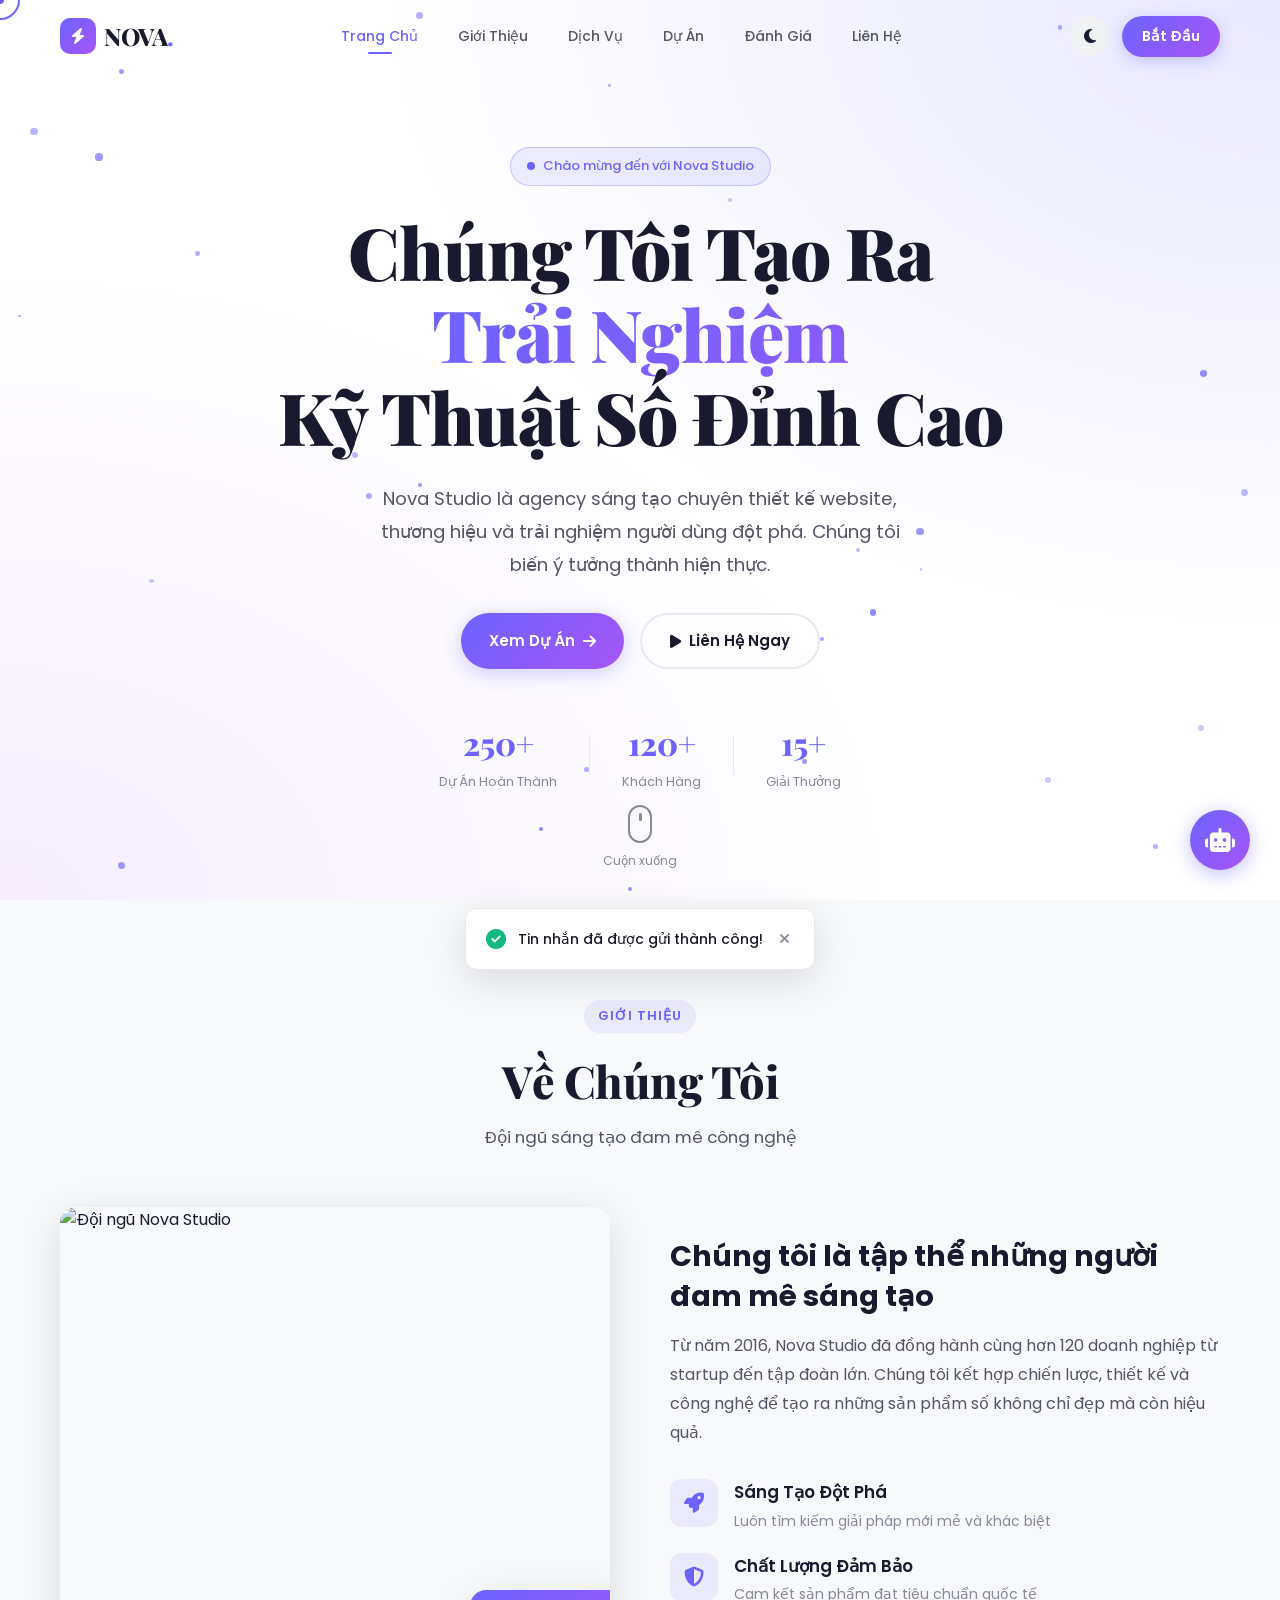
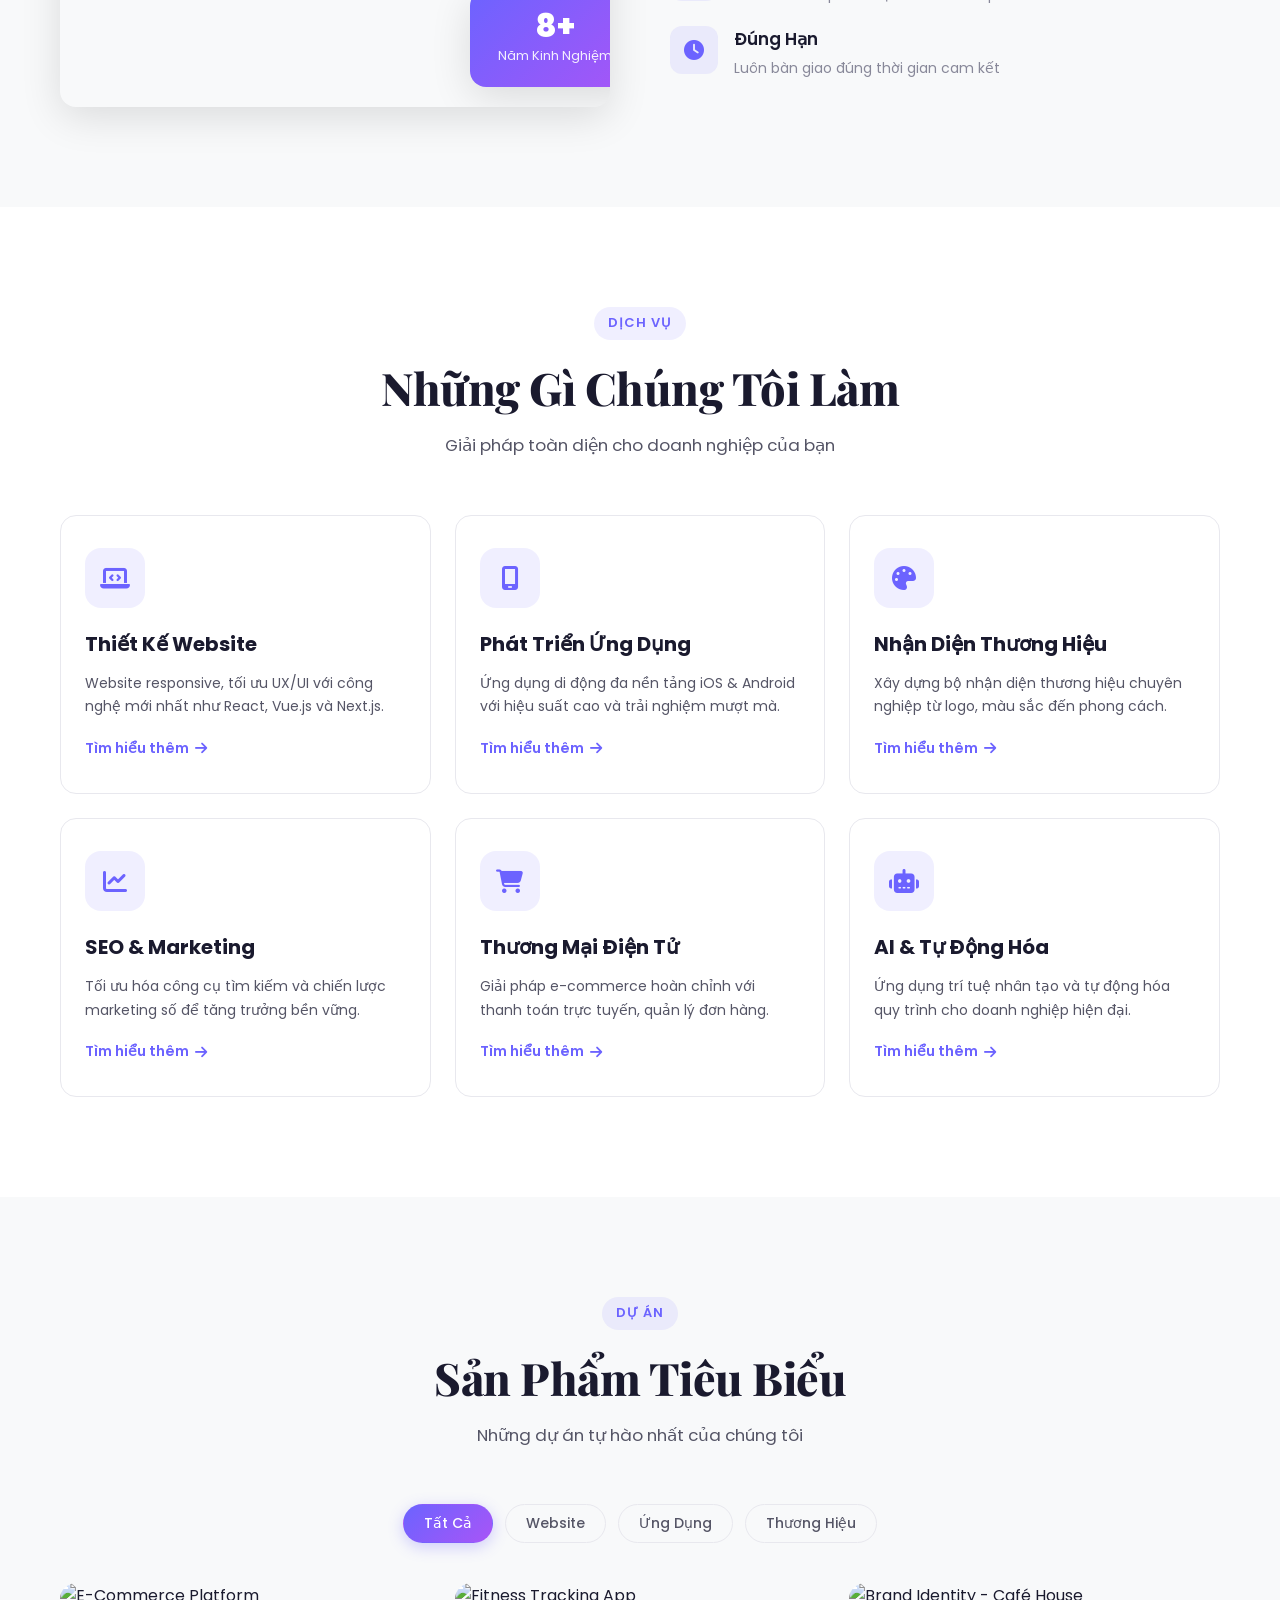
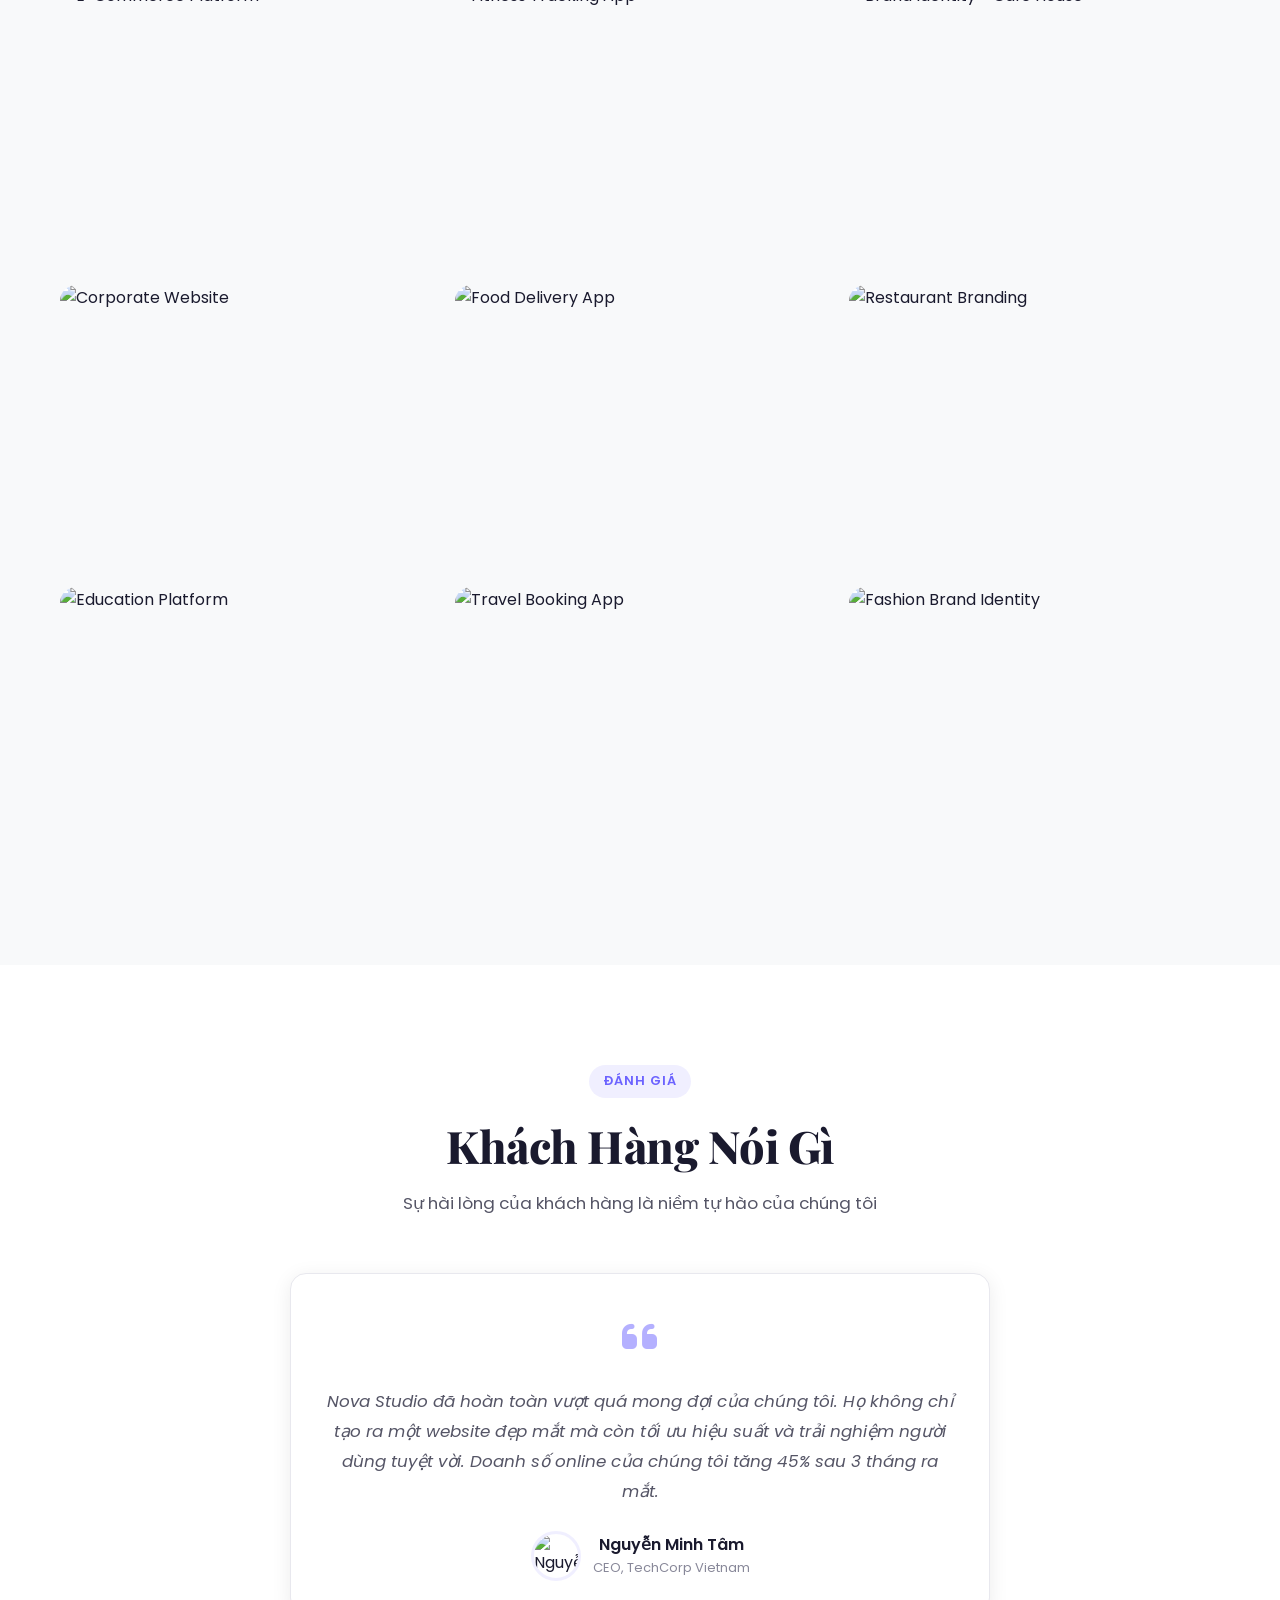
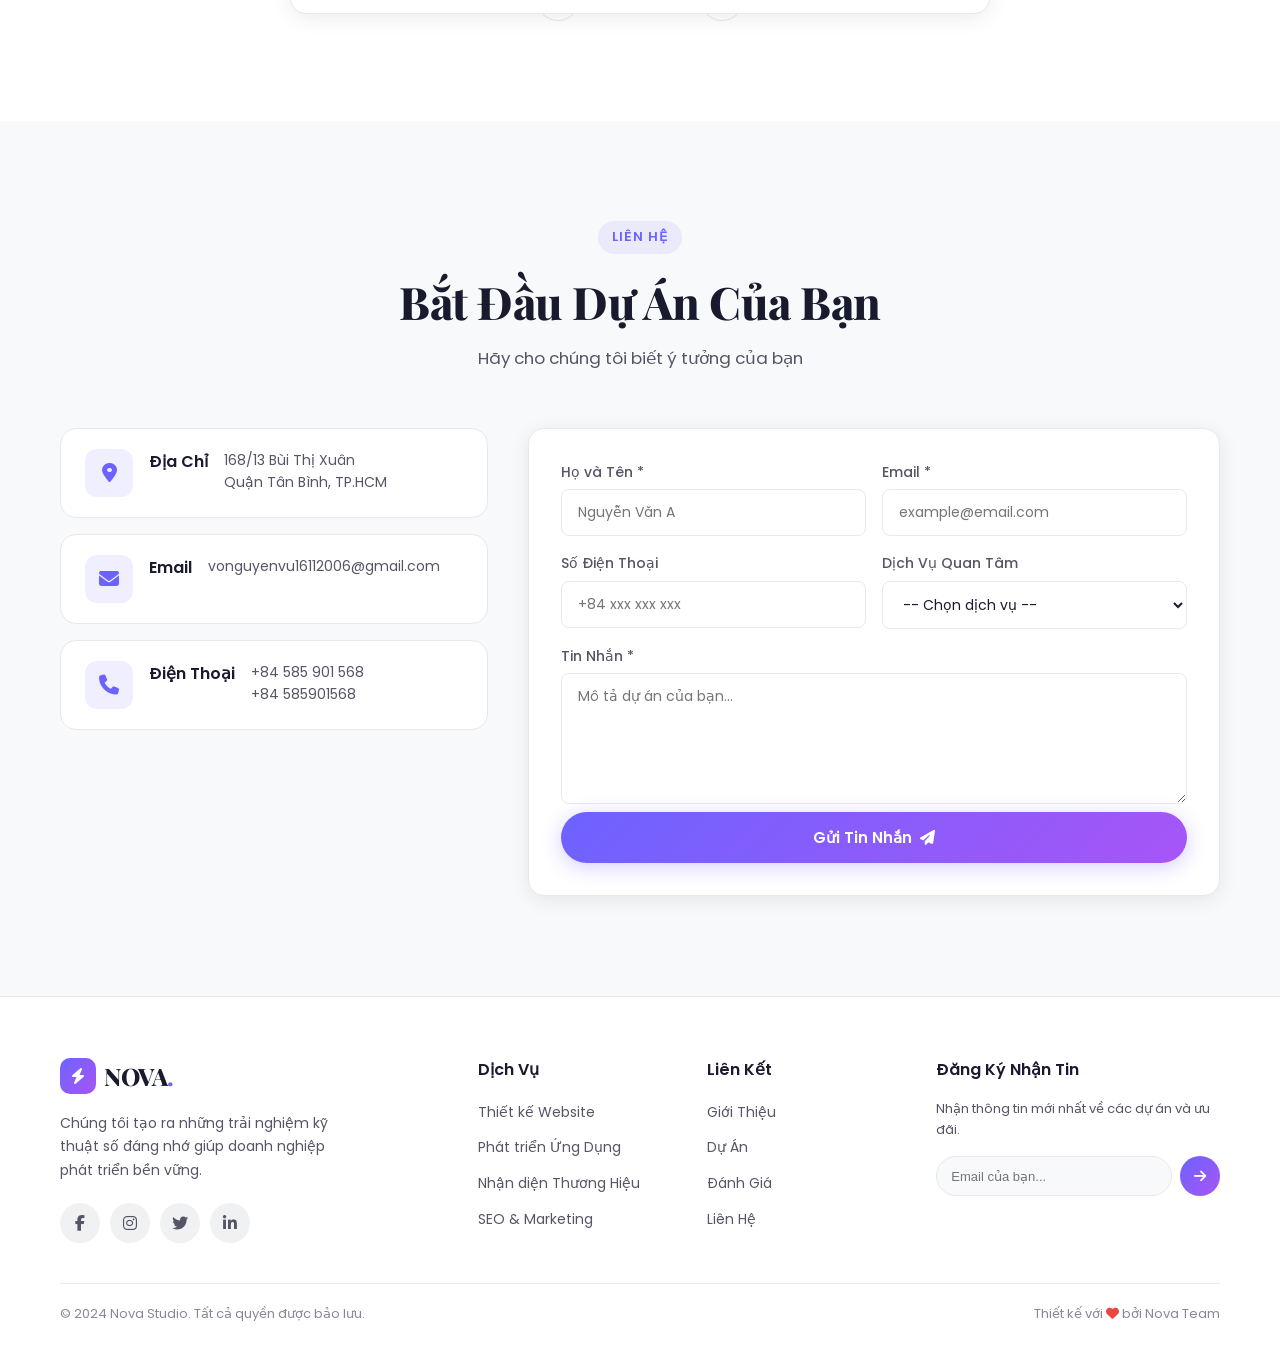
==== WED/index.html @ c3ce3504 "Add files via upload" ====
<!doctype html>
<html lang="vi">
  <head>
    <meta charset="UTF-8" />
    <meta name="viewport" content="width=device-width, initial-scale=1.0" />
    <title>Nova Studio - Thiết Kế Sáng Tạo</title>

    <!-- Google Fonts -->
    <link rel="preconnect" href="https://fonts.googleapis.com" />
    <link rel="preconnect" href="https://fonts.gstatic.com" crossorigin />
    <link
      href="https://fonts.googleapis.com/css2?family=Poppins:wght@300;400;500;600;700;800;900&family=Playfair+Display:wght@400;700;900&display=swap"
      rel="stylesheet"
    />
    <link rel="stylesheet" href="css/ai-assistant.css" />
    <!-- Font Awesome Icons -->
    <link
      rel="stylesheet"
      href="https://cdnjs.cloudflare.com/ajax/libs/font-awesome/6.5.1/css/all.min.css"
    />

    <!-- CSS Files -->
    <link rel="stylesheet" href="css/style.css" />
    <link rel="stylesheet" href="css/animations.css" />
    <link rel="stylesheet" href="css/responsive.css" />
  </head>
  <body>
    <!-- ===== PRELOADER ===== -->
    <div id="preloader">
      <div class="loader">
        <div class="loader-circle"></div>
        <div class="loader-text">NOVA</div>
      </div>
    </div>

    <!-- ===== CUSTOM CURSOR ===== -->
    <div class="cursor-dot" id="cursorDot"></div>
    <div class="cursor-outline" id="cursorOutline"></div>

    <!-- ===== NAVIGATION ===== -->
    <nav class="navbar" id="navbar">
      <div class="nav-container">
        <a href="#home" class="nav-logo">
          <span class="logo-icon"><i class="fas fa-bolt"></i></span>
          <span class="logo-text">NOVA<span class="accent">.</span></span>
        </a>

        <ul class="nav-menu" id="navMenu">
          <li><a href="#home" class="nav-link active">Trang Chủ</a></li>
          <li><a href="#about" class="nav-link">Giới Thiệu</a></li>
          <li><a href="#services" class="nav-link">Dịch Vụ</a></li>
          <li><a href="#portfolio" class="nav-link">Dự Án</a></li>
          <li><a href="#testimonials" class="nav-link">Đánh Giá</a></li>
          <li><a href="#contact" class="nav-link">Liên Hệ</a></li>
        </ul>

        <div class="nav-actions">
          <button
            class="theme-toggle"
            id="themeToggle"
            aria-label="Toggle theme"
          >
            <i class="fas fa-moon"></i>
          </button>
          <button class="nav-cta">Bắt Đầu</button>
          <button class="hamburger" id="hamburger" aria-label="Menu">
            <span></span>
            <span></span>
            <span></span>
          </button>
        </div>
      </div>
    </nav>

    <!-- ===== HERO SECTION ===== -->
    <section class="hero" id="home">
      <div class="hero-bg">
        <div class="hero-gradient"></div>
        <div class="hero-particles" id="heroParticles"></div>
      </div>

      <div class="hero-content">
        <div class="hero-badge reveal">
          <span class="badge-dot"></span>
          Chào mừng đến với Nova Studio
        </div>

        <h1 class="hero-title">
          <span class="line line-1 reveal">Chúng Tôi Tạo Ra</span>
          <span class="line line-2 reveal">
            <span class="gradient-text">Trải Nghiệm</span>
          </span>
          <span class="line line-3 reveal">Kỹ Thuật Số Đỉnh Cao</span>
        </h1>

        <p class="hero-subtitle reveal">
          Nova Studio là agency sáng tạo chuyên thiết kế website, thương hiệu và
          trải nghiệm người dùng đột phá. Chúng tôi biến ý tưởng thành hiện
          thực.
        </p>

        <div class="hero-buttons reveal">
          <a href="#portfolio" class="btn btn-primary">
            <span>Xem Dự Án</span>
            <i class="fas fa-arrow-right"></i>
          </a>
          <a href="#contact" class="btn btn-outline">
            <i class="fas fa-play"></i>
            <span>Liên Hệ Ngay</span>
          </a>
        </div>

        <div class="hero-stats reveal">
          <div class="stat-item">
            <span class="stat-number" data-target="250">0</span>
            <span class="stat-label">Dự Án Hoàn Thành</span>
          </div>
          <div class="stat-divider"></div>
          <div class="stat-item">
            <span class="stat-number" data-target="120">0</span>
            <span class="stat-label">Khách Hàng</span>
          </div>
          <div class="stat-divider"></div>
          <div class="stat-item">
            <span class="stat-number" data-target="15">0</span>
            <span class="stat-label">Giải Thưởng</span>
          </div>
        </div>
      </div>

      <a href="#about" class="scroll-indicator">
        <span class="mouse">
          <span class="wheel"></span>
        </span>
        <span class="scroll-text">Cuộn xuống</span>
      </a>
    </section>

    <!-- ===== ABOUT SECTION ===== -->
    <section class="about" id="about">
      <div class="container">
        <div class="section-header reveal">
          <span class="section-tag">Giới Thiệu</span>
          <h2 class="section-title">Về Chúng Tôi</h2>
          <p class="section-subtitle">Đội ngũ sáng tạo đam mê công nghệ</p>
        </div>

        <div class="about-grid">
          <div class="about-image reveal">
            <div class="about-img-wrapper">
              <img
                src="https://images.unsplash.com/photo-1522071820081-009f0129c71c?w=600&h=800&fit=crop"
                alt="Đội ngũ Nova Studio"
              />
              <div class="about-experience">
                <span class="exp-number">8+</span>
                <span class="exp-text">Năm Kinh Nghiệm</span>
              </div>
            </div>
          </div>

          <div class="about-content">
            <h3 class="about-heading reveal">
              Chúng tôi là tập thể những người đam mê sáng tạo
            </h3>

            <p class="about-text reveal">
              Từ năm 2016, Nova Studio đã đồng hành cùng hơn 120 doanh nghiệp từ
              startup đến tập đoàn lớn. Chúng tôi kết hợp chiến lược, thiết kế
              và công nghệ để tạo ra những sản phẩm số không chỉ đẹp mà còn hiệu
              quả.
            </p>

            <div class="about-features">
              <div class="feature-item reveal">
                <div class="feature-icon">
                  <i class="fas fa-rocket"></i>
                </div>
                <div class="feature-info">
                  <h4>Sáng Tạo Đột Phá</h4>
                  <p>Luôn tìm kiếm giải pháp mới mẻ và khác biệt</p>
                </div>
              </div>

              <div class="feature-item reveal">
                <div class="feature-icon">
                  <i class="fas fa-shield-alt"></i>
                </div>
                <div class="feature-info">
                  <h4>Chất Lượng Đảm Bảo</h4>
                  <p>Cam kết sản phẩm đạt tiêu chuẩn quốc tế</p>
                </div>
              </div>

              <div class="feature-item reveal">
                <div class="feature-icon">
                  <i class="fas fa-clock"></i>
                </div>
                <div class="feature-info">
                  <h4>Đúng Hạn</h4>
                  <p>Luôn bàn giao đúng thời gian cam kết</p>
                </div>
              </div>
            </div>
          </div>
        </div>
      </div>
    </section>

    <!-- ===== SERVICES SECTION ===== -->
    <section class="services" id="services">
      <div class="container">
        <div class="section-header reveal">
          <span class="section-tag">Dịch Vụ</span>
          <h2 class="section-title">Những Gì Chúng Tôi Làm</h2>
          <p class="section-subtitle">
            Giải pháp toàn diện cho doanh nghiệp của bạn
          </p>
        </div>

        <div class="services-grid" id="servicesGrid">
          <!-- Services sẽ được render từ JS -->
        </div>
      </div>
    </section>

    <!-- ===== PORTFOLIO SECTION ===== -->
    <section class="portfolio" id="portfolio">
      <div class="container">
        <div class="section-header reveal">
          <span class="section-tag">Dự Án</span>
          <h2 class="section-title">Sản Phẩm Tiêu Biểu</h2>
          <p class="section-subtitle">Những dự án tự hào nhất của chúng tôi</p>
        </div>

        <div class="portfolio-filter reveal">
          <button class="filter-btn active" data-filter="all">Tất Cả</button>
          <button class="filter-btn" data-filter="web">Website</button>
          <button class="filter-btn" data-filter="app">Ứng Dụng</button>
          <button class="filter-btn" data-filter="brand">Thương Hiệu</button>
        </div>

        <div class="portfolio-grid" id="portfolioGrid">
          <!-- Portfolio items sẽ được render từ JS -->
        </div>
      </div>
    </section>

    <!-- ===== TESTIMONIALS SECTION ===== -->
    <section class="testimonials" id="testimonials">
      <div class="container">
        <div class="section-header reveal">
          <span class="section-tag">Đánh Giá</span>
          <h2 class="section-title">Khách Hàng Nói Gì</h2>
          <p class="section-subtitle">
            Sự hài lòng của khách hàng là niềm tự hào của chúng tôi
          </p>
        </div>

        <div class="testimonials-slider reveal" id="testimonialsSlider">
          <!-- Testimonials sẽ được render từ JS -->
        </div>

        <div class="slider-controls">
          <button class="slider-btn" id="prevTestimonial" aria-label="Previous">
            <i class="fas fa-chevron-left"></i>
          </button>
          <div class="slider-dots" id="sliderDots"></div>
          <button class="slider-btn" id="nextTestimonial" aria-label="Next">
            <i class="fas fa-chevron-right"></i>
          </button>
        </div>
      </div>
    </section>

    <!-- ===== CONTACT SECTION ===== -->
    <section class="contact" id="contact">
      <div class="container">
        <div class="section-header reveal">
          <span class="section-tag">Liên Hệ</span>
          <h2 class="section-title">Bắt Đầu Dự Án Của Bạn</h2>
          <p class="section-subtitle">Hãy cho chúng tôi biết ý tưởng của bạn</p>
        </div>

        <div class="contact-grid">
          <div class="contact-info reveal">
            <div class="contact-card">
              <div class="contact-icon">
                <i class="fas fa-map-marker-alt"></i>
              </div>
              <h4>Địa Chỉ</h4>
              <p>168/13 Bùi Thị Xuân<br />Quận Tân Bình, TP.HCM</p>
            </div>

            <div class="contact-card">
              <div class="contact-icon">
                <i class="fas fa-envelope"></i>
              </div>
              <h4>Email</h4>
              <p>vonguyenvu16112006@gmail.com</p>
            </div>

            <div class="contact-card">
              <div class="contact-icon">
                <i class="fas fa-phone"></i>
              </div>
              <h4>Điện Thoại</h4>
              <p>+84 585 901 568<br />+84 585901568</p>
            </div>
          </div>

          <form class="contact-form reveal" id="contactForm">
            <div class="form-row">
              <div class="form-group">
                <label for="name">Họ và Tên *</label>
                <input
                  type="text"
                  id="name"
                  name="name"
                  required
                  placeholder="Nguyễn Văn A"
                />
              </div>
              <div class="form-group">
                <label for="email">Email *</label>
                <input
                  type="email"
                  id="email"
                  name="email"
                  required
                  placeholder="example@email.com"
                />
              </div>
            </div>

            <div class="form-row">
              <div class="form-group">
                <label for="phone">Số Điện Thoại</label>
                <input
                  type="tel"
                  id="phone"
                  name="phone"
                  placeholder="+84 xxx xxx xxx"
                />
              </div>
              <div class="form-group">
                <label for="service">Dịch Vụ Quan Tâm</label>
                <select id="service" name="service">
                  <option value="">-- Chọn dịch vụ --</option>
                  <option value="web">Thiết kế Website</option>
                  <option value="app">Phát triển Ứng Dụng</option>
                  <option value="brand">Nhận diện Thương Hiệu</option>
                  <option value="other">Khác</option>
                </select>
              </div>
            </div>

            <div class="form-group">
              <label for="message">Tin Nhắn *</label>
              <textarea
                id="message"
                name="message"
                rows="5"
                required
                placeholder="Mô tả dự án của bạn..."
              ></textarea>
            </div>

            <button type="submit" class="btn btn-primary submit-btn">
              <span>Gửi Tin Nhắn</span>
              <i class="fas fa-paper-plane"></i>
            </button>
          </form>
        </div>
      </div>
    </section>

    <!-- ===== FOOTER ===== -->
    <footer class="footer">
      <div class="container">
        <div class="footer-grid">
          <div class="footer-brand">
            <a href="#home" class="nav-logo">
              <span class="logo-icon"><i class="fas fa-bolt"></i></span>
              <span class="logo-text">NOVA<span class="accent">.</span></span>
            </a>
            <p class="footer-desc">
              Chúng tôi tạo ra những trải nghiệm kỹ thuật số đáng nhớ giúp doanh
              nghiệp phát triển bền vững.
            </p>
            <div class="social-links">
              <a href="#" class="social-link" aria-label="Facebook"
                ><i class="fab fa-facebook-f"></i
              ></a>
              <a href="#" class="social-link" aria-label="Instagram"
                ><i class="fab fa-instagram"></i
              ></a>
              <a href="#" class="social-link" aria-label="Twitter"
                ><i class="fab fa-twitter"></i
              ></a>
              <a href="#" class="social-link" aria-label="LinkedIn"
                ><i class="fab fa-linkedin-in"></i
              ></a>
            </div>
          </div>

          <div class="footer-links">
            <h4>Dịch Vụ</h4>
            <ul>
              <li><a href="#">Thiết kế Website</a></li>
              <li><a href="#">Phát triển Ứng Dụng</a></li>
              <li><a href="#">Nhận diện Thương Hiệu</a></li>
              <li><a href="#">SEO & Marketing</a></li>
            </ul>
          </div>

          <div class="footer-links">
            <h4>Liên Kết</h4>
            <ul>
              <li><a href="#about">Giới Thiệu</a></li>
              <li><a href="#portfolio">Dự Án</a></li>
              <li><a href="#testimonials">Đánh Giá</a></li>
              <li><a href="#contact">Liên Hệ</a></li>
            </ul>
          </div>

          <div class="footer-newsletter">
            <h4>Đăng Ký Nhận Tin</h4>
            <p>Nhận thông tin mới nhất về các dự án và ưu đãi.</p>
            <form id="newsletterForm">
              <input type="email" placeholder="Email của bạn..." required />
              <button type="submit" class="btn-newsletter">
                <i class="fas fa-arrow-right"></i>
              </button>
            </form>
          </div>
        </div>

        <div class="footer-bottom">
          <p>&copy; 2024 Nova Studio. Tất cả quyền được bảo lưu.</p>
          <p>Thiết kế với <i class="fas fa-heart"></i> bởi Nova Team</p>
        </div>
      </div>
    </footer>

    <!-- ===== BACK TO TOP ===== -->
    <button class="back-to-top" id="backToTop" aria-label="Back to top">
      <i class="fas fa-chevron-up"></i>
    </button>

    <!-- ===== TOAST NOTIFICATION ===== -->
    <div class="toast" id="toast">
      <div class="toast-icon"><i class="fas fa-check-circle"></i></div>
      <div class="toast-message">Tin nhắn đã được gửi thành công!</div>
      <button class="toast-close" id="toastClose">
        <i class="fas fa-times"></i>
      </button>
    </div>

    <!-- JS Files -->
    <script src="js/data.js"></script>
    <script src="js/animations.js"></script>
    <script src="js/main.js"></script>
    <script src="js/ai-assistant.js"></script>
    <!-- ===== AI ASSISTANT WIDGET ===== -->
    <div class="ai-assistant" id="aiAssistant">
      <!-- Nút bấm mở/đóng -->
      <button class="ai-toggle" id="aiToggle" aria-label="Mở trợ lý AI">
        <i class="fas fa-robot"></i>
      </button>

      <!-- Cửa sổ chat -->
      <div class="ai-chat-window" id="aiChatWindow">
        <div class="ai-chat-header">
          <div class="ai-chat-header-info">
            <div class="ai-avatar">
              <i class="fas fa-robot"></i>
            </div>
            <div>
              <h3>Trợ lý Nova</h3>
              <span class="ai-status">Đang hoạt động</span>
            </div>
          </div>
          <button class="ai-close" id="aiClose" aria-label="Đóng chat">
            <i class="fas fa-times"></i>
          </button>
        </div>

        <div class="ai-chat-messages" id="aiMessages">
          <!-- Tin nhắn sẽ được thêm bằng JS -->
        </div>

        <div class="ai-chat-input">
          <input
            type="text"
            id="aiInput"
            placeholder="Nhập câu hỏi của bạn..."
            autocomplete="off"
          />
          <button id="aiSend" aria-label="Gửi tin nhắn">
            <i class="fas fa-paper-plane"></i>
          </button>
        </div>
      </div>
    </div>
  </body>
</html>
---- WED/css/ai-assistant.css ----
/* ============================================
   AI ASSISTANT - STYLES
   ============================================ */

.ai-assistant {
  position: fixed;
  bottom: 30px;
  right: 30px;
  z-index: 5000;
  font-family: var(--font-primary, "Poppins", sans-serif);
}

/* Nút bấm chính */
.ai-toggle {
  width: 60px;
  height: 60px;
  border-radius: 50%;
  background: var(--accent-gradient, linear-gradient(135deg, #6c63ff, #a855f7));
  color: white;
  font-size: 24px;
  display: flex;
  align-items: center;
  justify-content: center;
  box-shadow: 0 4px 20px rgba(108, 99, 255, 0.4);
  transition:
    transform 0.3s ease,
    box-shadow 0.3s ease;
  border: none;
  cursor: pointer;
}

.ai-toggle:hover {
  transform: scale(1.1);
  box-shadow: 0 8px 30px rgba(108, 99, 255, 0.6);
}

.ai-toggle.active {
  transform: rotate(90deg);
}

/* Cửa sổ chat */
.ai-chat-window {
  position: absolute;
  bottom: 80px;
  right: 0;
  width: 350px;
  height: 480px;
  background: var(--card-bg, #ffffff);
  border-radius: 20px;
  box-shadow: 0 10px 40px rgba(0, 0, 0, 0.2);
  border: 1px solid var(--border, #e8e8ee);
  display: flex;
  flex-direction: column;
  overflow: hidden;
  opacity: 0;
  visibility: hidden;
  transform: translateY(20px) scale(0.95);
  transition: all 0.3s ease;
  z-index: 5001;
}

.ai-chat-window.open {
  opacity: 1;
  visibility: visible;
  transform: translateY(0) scale(1);
}

/* Header */
.ai-chat-header {
  background: var(--accent-gradient, linear-gradient(135deg, #6c63ff, #a855f7));
  color: white;
  padding: 16px 20px;
  display: flex;
  justify-content: space-between;
  align-items: center;
}

.ai-chat-header-info {
  display: flex;
  align-items: center;
  gap: 12px;
}

.ai-avatar {
  width: 40px;
  height: 40px;
  background: rgba(255, 255, 255, 0.2);
  border-radius: 50%;
  display: flex;
  align-items: center;
  justify-content: center;
  font-size: 18px;
}

.ai-chat-header h3 {
  font-size: 16px;
  font-weight: 600;
  margin: 0;
}

.ai-status {
  font-size: 12px;
  opacity: 0.8;
  display: flex;
  align-items: center;
  gap: 5px;
}

.ai-status::before {
  content: "";
  width: 8px;
  height: 8px;
  background: #4ade80;
  border-radius: 50%;
  animation: pulse 2s infinite;
}

.ai-close {
  background: none;
  border: none;
  color: white;
  font-size: 18px;
  cursor: pointer;
  padding: 5px;
  transition: transform 0.3s ease;
}

.ai-close:hover {
  transform: rotate(90deg);
}

/* Messages */
.ai-chat-messages {
  flex: 1;
  overflow-y: auto;
  padding: 20px;
  display: flex;
  flex-direction: column;
  gap: 12px;
  background: var(--bg-secondary, #f8f9fa);
}

.ai-message {
  max-width: 80%;
  padding: 12px 16px;
  border-radius: 15px;
  font-size: 14px;
  line-height: 1.5;
  word-wrap: break-word;
  animation: fadeInUp 0.3s ease;
}

.ai-message.user {
  align-self: flex-end;
  background: var(--accent-gradient, linear-gradient(135deg, #6c63ff, #a855f7));
  color: white;
  border-bottom-right-radius: 5px;
}

.ai-message.bot {
  align-self: flex-start;
  background: white;
  color: var(--text-primary, #1a1a2e);
  border: 1px solid var(--border, #e8e8ee);
  border-bottom-left-radius: 5px;
  box-shadow: 0 2px 10px rgba(0, 0, 0, 0.05);
}

.ai-message.bot .typing {
  display: flex;
  gap: 4px;
  align-items: center;
}

.ai-message.bot .typing span {
  width: 8px;
  height: 8px;
  background: #888;
  border-radius: 50%;
  animation: typing 1.4s infinite;
}

.ai-message.bot .typing span:nth-child(2) {
  animation-delay: 0.2s;
}

.ai-message.bot .typing span:nth-child(3) {
  animation-delay: 0.4s;
}

@keyframes typing {
  0%,
  60%,
  100% {
    transform: translateY(0);
  }
  30% {
    transform: translateY(-5px);
  }
}

/* Input */
.ai-chat-input {
  padding: 14px;
  background: var(--card-bg, #ffffff);
  border-top: 1px solid var(--border, #e8e8ee);
  display: flex;
  gap: 10px;
}

.ai-chat-input input {
  flex: 1;
  padding: 10px 16px;
  border: 1px solid var(--border, #e8e8ee);
  border-radius: 25px;
  font-size: 14px;
  outline: none;
  background: var(--bg-secondary, #f8f9fa);
  color: var(--text-primary, #1a1a2e);
  transition: border-color 0.3s ease;
}

.ai-chat-input input:focus {
  border-color: var(--accent, #6c63ff);
}

.ai-chat-input button {
  width: 44px;
  height: 44px;
  border-radius: 50%;
  background: var(--accent-gradient, linear-gradient(135deg, #6c63ff, #a855f7));
  color: white;
  border: none;
  font-size: 16px;
  cursor: pointer;
  display: flex;
  align-items: center;
  justify-content: center;
  transition: transform 0.3s ease;
}

.ai-chat-input button:hover {
  transform: scale(1.1);
}

/* Mobile responsive */
@media (max-width: 768px) {
  .ai-assistant {
    bottom: 20px;
    right: 20px;
  }

  .ai-chat-window {
    width: calc(100vw - 40px);
    height: 60vh;
    bottom: 70px;
    right: 0;
  }

  .ai-toggle {
    width: 50px;
    height: 50px;
    font-size: 20px;
  }
}
---- WED/css/style.css ----
/* ============================================
   NOVA STUDIO - MAIN STYLESHEET
   ============================================ */

/* ===== CSS VARIABLES ===== */
:root {
  /* Colors - Light Theme */
  --bg-primary: #ffffff;
  --bg-secondary: #f8f9fa;
  --bg-tertiary: #f0f1f3;
  --text-primary: #1a1a2e;
  --text-secondary: #555566;
  --text-muted: #888899;
  --accent: #6c63ff;
  --accent-hover: #5a52e0;
  --accent-light: rgba(108, 99, 255, 0.1);
  --accent-gradient: linear-gradient(135deg, #6c63ff, #a855f7);
  --border: #e8e8ee;
  --shadow: 0 4px 20px rgba(0, 0, 0, 0.08);
  --shadow-lg: 0 10px 40px rgba(0, 0, 0, 0.12);
  --card-bg: #ffffff;
  --success: #10b981;
  --error: #ef4444;
  --warning: #f59e0b;

  /* Typography */
  --font-primary: "Poppins", sans-serif;
  --font-display: "Playfair Display", serif;

  /* Layout */
  --container-width: 1200px;
  --nav-height: 72px;
  --section-padding: 100px;
  --border-radius: 16px;
  --border-radius-sm: 8px;
  --transition: 0.3s cubic-bezier(0.4, 0, 0.2, 1);
  --transition-slow: 0.6s cubic-bezier(0.4, 0, 0.2, 1);
}

/* Dark Theme */
[data-theme="dark"] {
  --bg-primary: #0a0a14;
  --bg-secondary: #12121f;
  --bg-tertiary: #1a1a2e;
  --text-primary: #f0f0f5;
  --text-secondary: #b0b0c0;
  --text-muted: #707080;
  --accent: #7c73ff;
  --accent-hover: #8f87ff;
  --accent-light: rgba(124, 115, 255, 0.15);
  --border: #2a2a3e;
  --shadow: 0 4px 20px rgba(0, 0, 0, 0.3);
  --shadow-lg: 0 10px 40px rgba(0, 0, 0, 0.5);
  --card-bg: #12121f;
}

/* ===== RESET & BASE ===== */
* {
  margin: 0;
  padding: 0;
  box-sizing: border-box;
}

html {
  scroll-behavior: smooth;
  scroll-padding-top: var(--nav-height);
}

body {
  font-family: var(--font-primary);
  background-color: var(--bg-primary);
  color: var(--text-primary);
  line-height: 1.6;
  overflow-x: hidden;
  transition:
    background-color var(--transition-slow),
    color var(--transition-slow);
}

a {
  text-decoration: none;
  color: inherit;
  transition: color var(--transition);
}

ul {
  list-style: none;
}

img {
  max-width: 100%;
  height: auto;
  display: block;
}

button {
  cursor: pointer;
  border: none;
  outline: none;
  font-family: var(--font-primary);
  background: none;
}

.container {
  max-width: var(--container-width);
  margin: 0 auto;
  padding: 0 20px;
}

/* ===== CUSTOM CURSOR ===== */
.cursor-dot,
.cursor-outline {
  position: fixed;
  pointer-events: none;
  z-index: 9999;
  border-radius: 50%;
  transform: translate(-50%, -50%);
  transition:
    width 0.2s,
    height 0.2s,
    background-color 0.2s,
    border-color 0.2s;
}

.cursor-dot {
  width: 8px;
  height: 8px;
  background-color: var(--accent);
}

.cursor-outline {
  width: 40px;
  height: 40px;
  border: 2px solid var(--accent);
  transition:
    width 0.3s,
    height 0.3s,
    border-color 0.3s,
    transform 0.1s;
}

.cursor-outline.hover {
  width: 60px;
  height: 60px;
  border-color: var(--accent-hover);
  background-color: var(--accent-light);
}

@media (max-width: 768px) {
  .cursor-dot,
  .cursor-outline {
    display: none;
  }
}

/* ===== PRELOADER ===== */
#preloader {
  position: fixed;
  top: 0;
  left: 0;
  width: 100%;
  height: 100%;
  background-color: var(--bg-primary);
  display: flex;
  align-items: center;
  justify-content: center;
  z-index: 10000;
  transition:
    opacity 0.5s ease,
    visibility 0.5s ease;
}

#preloader.hidden {
  opacity: 0;
  visibility: hidden;
  pointer-events: none;
}

.loader {
  text-align: center;
}

.loader-circle {
  width: 60px;
  height: 60px;
  border: 4px solid var(--accent-light);
  border-top-color: var(--accent);
  border-radius: 50%;
  margin: 0 auto 16px;
  animation: spin 1s linear infinite;
}

.loader-text {
  font-size: 24px;
  font-weight: 800;
  letter-spacing: 4px;
  color: var(--accent);
}

/* ===== NAVBAR ===== */
.navbar {
  position: fixed;
  top: 0;
  left: 0;
  width: 100%;
  height: var(--nav-height);
  z-index: 1000;
  transition:
    background-color var(--transition),
    box-shadow var(--transition);
  background-color: transparent;
}

.navbar.scrolled {
  background-color: var(--bg-primary);
  box-shadow: 0 2px 20px rgba(0, 0, 0, 0.08);
  border-bottom: 1px solid var(--border);
}

.nav-container {
  max-width: var(--container-width);
  margin: 0 auto;
  padding: 0 20px;
  height: 100%;
  display: flex;
  align-items: center;
  justify-content: space-between;
}

.nav-logo {
  display: flex;
  align-items: center;
  gap: 8px;
  font-size: 24px;
  font-weight: 800;
  letter-spacing: -0.5px;
  color: var(--text-primary);
}

.logo-icon {
  width: 36px;
  height: 36px;
  background: var(--accent-gradient);
  border-radius: 10px;
  display: flex;
  align-items: center;
  justify-content: center;
  color: white;
  font-size: 16px;
}

.logo-text {
  font-family: var(--font-display);
}

.logo-text .accent {
  color: var(--accent);
}

.nav-menu {
  display: flex;
  align-items: center;
  gap: 8px;
}

.nav-link {
  padding: 8px 16px;
  font-size: 14px;
  font-weight: 500;
  color: var(--text-secondary);
  border-radius: 8px;
  position: relative;
  transition:
    color var(--transition),
    background-color var(--transition);
}

.nav-link:hover {
  color: var(--text-primary);
  background-color: var(--accent-light);
}

.nav-link.active {
  color: var(--accent);
}

.nav-link.active::after {
  content: "";
  position: absolute;
  bottom: 2px;
  left: 50%;
  transform: translateX(-50%);
  width: 20px;
  height: 2px;
  background: var(--accent);
  border-radius: 1px;
}

.nav-actions {
  display: flex;
  align-items: center;
  gap: 12px;
}

.theme-toggle {
  width: 40px;
  height: 40px;
  border-radius: 50%;
  display: flex;
  align-items: center;
  justify-content: center;
  color: var(--text-primary);
  background-color: var(--bg-tertiary);
  transition:
    background-color var(--transition),
    transform var(--transition);
  font-size: 16px;
}

.theme-toggle:hover {
  background-color: var(--accent-light);
  transform: rotate(15deg);
}

.nav-cta {
  padding: 10px 20px;
  background: var(--accent-gradient);
  color: white;
  border-radius: 30px;
  font-size: 14px;
  font-weight: 600;
  transition:
    transform var(--transition),
    box-shadow var(--transition);
  box-shadow: 0 4px 15px rgba(108, 99, 255, 0.3);
}

.nav-cta:hover {
  transform: translateY(-2px);
  box-shadow: 0 8px 25px rgba(108, 99, 255, 0.4);
}

/* Hamburger */
.hamburger {
  display: none;
  flex-direction: column;
  gap: 5px;
  padding: 8px;
}

.hamburger span {
  width: 24px;
  height: 2px;
  background-color: var(--text-primary);
  border-radius: 2px;
  transition:
    transform var(--transition),
    opacity var(--transition);
}

.hamburger.active span:nth-child(1) {
  transform: rotate(45deg) translate(5px, 5px);
}

.hamburger.active span:nth-child(2) {
  opacity: 0;
}

.hamburger.active span:nth-child(3) {
  transform: rotate(-45deg) translate(5px, -5px);
}

/* ===== HERO SECTION ===== */
.hero {
  min-height: 100vh;
  display: flex;
  flex-direction: column;
  align-items: center;
  justify-content: center;
  position: relative;
  padding: 120px 20px 80px;
  text-align: center;
}

.hero-bg {
  position: absolute;
  top: 0;
  left: 0;
  width: 100%;
  height: 100%;
  overflow: hidden;
  z-index: -1;
}

.hero-gradient {
  position: absolute;
  top: 0;
  left: 0;
  width: 100%;
  height: 100%;
  background:
    radial-gradient(
      ellipse at top right,
      rgba(108, 99, 255, 0.15),
      transparent 50%
    ),
    radial-gradient(
      ellipse at bottom left,
      rgba(168, 85, 247, 0.1),
      transparent 50%
    );
}

.hero-particles {
  position: absolute;
  top: 0;
  left: 0;
  width: 100%;
  height: 100%;
}

.hero-content {
  max-width: 800px;
  z-index: 1;
}

.hero-badge {
  display: inline-flex;
  align-items: center;
  gap: 8px;
  padding: 8px 16px;
  background: var(--accent-light);
  border: 1px solid rgba(108, 99, 255, 0.3);
  border-radius: 30px;
  font-size: 13px;
  font-weight: 500;
  color: var(--accent);
  margin-bottom: 24px;
}

.badge-dot {
  width: 8px;
  height: 8px;
  background: var(--accent);
  border-radius: 50%;
  animation: pulse 2s infinite;
}

.hero-title {
  font-family: var(--font-display);
  font-size: clamp(2.5rem, 6vw, 4.5rem);
  font-weight: 900;
  line-height: 1.15;
  letter-spacing: -1px;
  margin-bottom: 24px;
}

.hero-title .line {
  display: block;
}

.gradient-text {
  background: var(--accent-gradient);
  -webkit-background-clip: text;
  -webkit-text-fill-color: transparent;
  background-clip: text;
}

.hero-subtitle {
  font-size: clamp(1rem, 1.5vw, 1.15rem);
  color: var(--text-secondary);
  max-width: 560px;
  margin: 0 auto 32px;
  line-height: 1.8;
}

.hero-buttons {
  display: flex;
  gap: 16px;
  justify-content: center;
  flex-wrap: wrap;
  margin-bottom: 48px;
}

/* Buttons */
.btn {
  display: inline-flex;
  align-items: center;
  gap: 8px;
  padding: 14px 28px;
  border-radius: 30px;
  font-size: 15px;
  font-weight: 600;
  transition:
    transform var(--transition),
    box-shadow var(--transition),
    background-color var(--transition);
}

.btn-primary {
  background: var(--accent-gradient);
  color: white;
  box-shadow: 0 4px 20px rgba(108, 99, 255, 0.3);
}

.btn-primary:hover {
  transform: translateY(-2px);
  box-shadow: 0 8px 30px rgba(108, 99, 255, 0.4);
}

.btn-outline {
  border: 2px solid var(--border);
  color: var(--text-primary);
}

.btn-outline:hover {
  border-color: var(--accent);
  background-color: var(--accent-light);
  transform: translateY(-2px);
}

/* Hero Stats */
.hero-stats {
  display: flex;
  align-items: center;
  justify-content: center;
  gap: 32px;
  flex-wrap: wrap;
}

.stat-item {
  display: flex;
  flex-direction: column;
  align-items: center;
  gap: 4px;
}

.stat-number {
  font-size: 32px;
  font-weight: 800;
  color: var(--accent);
  font-family: var(--font-display);
}

.stat-label {
  font-size: 13px;
  color: var(--text-muted);
}

.stat-divider {
  width: 1px;
  height: 40px;
  background-color: var(--border);
}

/* Scroll Indicator */
.scroll-indicator {
  position: absolute;
  bottom: 30px;
  left: 50%;
  transform: translateX(-50%);
  display: flex;
  flex-direction: column;
  align-items: center;
  gap: 8px;
  color: var(--text-muted);
  font-size: 12px;
}

.mouse {
  width: 24px;
  height: 38px;
  border: 2px solid var(--text-muted);
  border-radius: 12px;
  display: flex;
  justify-content: center;
  padding-top: 6px;
}

.wheel {
  width: 3px;
  height: 8px;
  background: var(--text-muted);
  border-radius: 2px;
  animation: scrollWheel 2s infinite;
}

/* ===== SECTION COMMON ===== */
.section-header {
  text-align: center;
  margin-bottom: 56px;
}

.section-tag {
  display: inline-block;
  padding: 6px 14px;
  background: var(--accent-light);
  color: var(--accent);
  font-size: 13px;
  font-weight: 600;
  border-radius: 20px;
  margin-bottom: 12px;
  text-transform: uppercase;
  letter-spacing: 1px;
}

.section-title {
  font-size: clamp(2rem, 4vw, 2.8rem);
  font-weight: 800;
  font-family: var(--font-display);
  margin-bottom: 8px;
  letter-spacing: -0.5px;
}

.section-subtitle {
  color: var(--text-secondary);
  font-size: 1.05rem;
}

/* ===== ABOUT SECTION ===== */
.about {
  padding: var(--section-padding) 0;
  background-color: var(--bg-secondary);
}

.about-grid {
  display: grid;
  grid-template-columns: 1fr 1fr;
  gap: 60px;
  align-items: center;
}

.about-img-wrapper {
  position: relative;
  border-radius: var(--border-radius);
  overflow: hidden;
  box-shadow: var(--shadow-lg);
}

.about-img-wrapper img {
  width: 100%;
  height: 500px;
  object-fit: cover;
  transition: transform var(--transition-slow);
}

.about-img-wrapper:hover img {
  transform: scale(1.05);
}

.about-experience {
  position: absolute;
  bottom: 20px;
  right: -30px;
  background: var(--accent-gradient);
  color: white;
  padding: 20px 28px;
  border-radius: var(--border-radius);
  text-align: center;
  box-shadow: var(--shadow-lg);
}

.exp-number {
  font-size: 32px;
  font-weight: 800;
  display: block;
  line-height: 1;
}

.exp-text {
  font-size: 13px;
  opacity: 0.9;
}

.about-heading {
  font-size: 1.8rem;
  font-weight: 700;
  margin-bottom: 16px;
  line-height: 1.4;
}

.about-text {
  color: var(--text-secondary);
  margin-bottom: 32px;
  line-height: 1.8;
}

.about-features {
  display: flex;
  flex-direction: column;
  gap: 20px;
}

.feature-item {
  display: flex;
  gap: 16px;
  align-items: flex-start;
}

.feature-icon {
  width: 48px;
  height: 48px;
  border-radius: 12px;
  background: var(--accent-light);
  color: var(--accent);
  display: flex;
  align-items: center;
  justify-content: center;
  font-size: 20px;
  flex-shrink: 0;
  transition:
    background var(--transition),
    color var(--transition),
    transform var(--transition);
}

.feature-item:hover .feature-icon {
  background: var(--accent);
  color: white;
  transform: scale(1.1);
}

.feature-info h4 {
  font-size: 1.05rem;
  font-weight: 600;
  margin-bottom: 4px;
}

.feature-info p {
  font-size: 14px;
  color: var(--text-muted);
}

/* ===== SERVICES SECTION ===== */
.services {
  padding: var(--section-padding) 0;
}

.services-grid {
  display: grid;
  grid-template-columns: repeat(3, 1fr);
  gap: 24px;
}

.service-card {
  background: var(--card-bg);
  border: 1px solid var(--border);
  border-radius: var(--border-radius);
  padding: 32px 24px;
  transition:
    transform var(--transition),
    box-shadow var(--transition),
    border-color var(--transition);
  position: relative;
  overflow: hidden;
}

.service-card::before {
  content: "";
  position: absolute;
  top: 0;
  left: 0;
  width: 100%;
  height: 4px;
  background: var(--accent-gradient);
  transform: scaleX(0);
  transition: transform var(--transition-slow);
  transform-origin: left;
}

.service-card:hover::before {
  transform: scaleX(1);
}

.service-card:hover {
  transform: translateY(-8px);
  box-shadow: var(--shadow-lg);
  border-color: rgba(108, 99, 255, 0.3);
}

.service-icon {
  width: 60px;
  height: 60px;
  border-radius: 16px;
  background: var(--accent-light);
  color: var(--accent);
  display: flex;
  align-items: center;
  justify-content: center;
  font-size: 24px;
  margin-bottom: 20px;
  transition:
    background var(--transition),
    color var(--transition);
}

.service-card:hover .service-icon {
  background: var(--accent);
  color: white;
}

.service-card h3 {
  font-size: 1.25rem;
  font-weight: 700;
  margin-bottom: 12px;
}

.service-card p {
  font-size: 14px;
  color: var(--text-secondary);
  line-height: 1.7;
  margin-bottom: 16px;
}

.service-link {
  color: var(--accent);
  font-size: 14px;
  font-weight: 600;
  display: inline-flex;
  align-items: center;
  gap: 6px;
  transition: gap var(--transition);
}

.service-link:hover {
  gap: 12px;
}

/* ===== PORTFOLIO SECTION ===== */
.portfolio {
  padding: var(--section-padding) 0;
  background-color: var(--bg-secondary);
}

.portfolio-filter {
  display: flex;
  justify-content: center;
  gap: 12px;
  margin-bottom: 40px;
  flex-wrap: wrap;
}

.filter-btn {
  padding: 8px 20px;
  border-radius: 25px;
  font-size: 14px;
  font-weight: 500;
  color: var(--text-secondary);
  background: transparent;
  border: 1px solid var(--border);
  transition: all var(--transition);
}

.filter-btn:hover {
  border-color: var(--accent);
  color: var(--accent);
}

.filter-btn.active {
  background: var(--accent-gradient);
  color: white;
  border-color: transparent;
  box-shadow: 0 4px 15px rgba(108, 99, 255, 0.3);
}

.portfolio-grid {
  display: grid;
  grid-template-columns: repeat(3, 1fr);
  gap: 24px;
}

.portfolio-item {
  border-radius: var(--border-radius);
  overflow: hidden;
  position: relative;
  aspect-ratio: 4/3;
  cursor: pointer;
}

.portfolio-item img {
  width: 100%;
  height: 100%;
  object-fit: cover;
  transition: transform var(--transition-slow);
}

.portfolio-item:hover img {
  transform: scale(1.1);
}

.portfolio-overlay {
  position: absolute;
  top: 0;
  left: 0;
  width: 100%;
  height: 100%;
  background: linear-gradient(to top, rgba(0, 0, 0, 0.85), rgba(0, 0, 0, 0.2));
  display: flex;
  flex-direction: column;
  justify-content: flex-end;
  padding: 24px;
  opacity: 0;
  transition: opacity var(--transition);
}

.portfolio-item:hover .portfolio-overlay {
  opacity: 1;
}

.portfolio-overlay .category {
  font-size: 12px;
  text-transform: uppercase;
  letter-spacing: 1px;
  color: var(--accent);
  margin-bottom: 6px;
  font-weight: 600;
}

.portfolio-overlay h3 {
  color: white;
  font-size: 1.2rem;
  font-weight: 700;
}

/* ===== TESTIMONIALS SECTION ===== */
.testimonials {
  padding: var(--section-padding) 0;
}

.testimonials-slider {
  max-width: 700px;
  margin: 0 auto;
  position: relative;
  min-height: 280px;
}

.testimonial-card {
  background: var(--card-bg);
  border: 1px solid var(--border);
  border-radius: var(--border-radius);
  padding: 32px;
  text-align: center;
  box-shadow: var(--shadow);
  position: absolute;
  top: 0;
  left: 0;
  width: 100%;
  opacity: 0;
  visibility: hidden;
  transition:
    opacity 0.5s ease,
    visibility 0.5s ease,
    transform 0.5s ease;
  transform: translateX(50px);
}

.testimonial-card.active {
  opacity: 1;
  visibility: visible;
  transform: translateX(0);
}

.testimonial-card.prev {
  transform: translateX(-50px);
}

.testimonial-quote {
  font-size: 40px;
  color: var(--accent);
  margin-bottom: 16px;
  opacity: 0.5;
}

.testimonial-text {
  font-size: 1.05rem;
  color: var(--text-secondary);
  line-height: 1.8;
  margin-bottom: 24px;
  font-style: italic;
}

.testimonial-author {
  display: flex;
  align-items: center;
  justify-content: center;
  gap: 12px;
}

.testimonial-avatar {
  width: 50px;
  height: 50px;
  border-radius: 50%;
  object-fit: cover;
  border: 3px solid var(--accent-light);
}

.testimonial-info h4 {
  font-size: 1rem;
  font-weight: 600;
}

.testimonial-info p {
  font-size: 13px;
  color: var(--text-muted);
}

.slider-controls {
  display: flex;
  align-items: center;
  justify-content: center;
  gap: 24px;
  margin-top: 24px;
}

.slider-btn {
  width: 44px;
  height: 44px;
  border-radius: 50%;
  border: 1px solid var(--border);
  background: var(--card-bg);
  color: var(--text-primary);
  display: flex;
  align-items: center;
  justify-content: center;
  transition: all var(--transition);
}

.slider-btn:hover {
  background: var(--accent);
  color: white;
  border-color: var(--accent);
}

.slider-dots {
  display: flex;
  gap: 8px;
}

.slider-dot {
  width: 8px;
  height: 8px;
  border-radius: 50%;
  background: var(--border);
  transition: all var(--transition);
  cursor: pointer;
}

.slider-dot.active {
  background: var(--accent);
  width: 24px;
  border-radius: 4px;
}

/* ===== CONTACT SECTION ===== */
.contact {
  padding: var(--section-padding) 0;
  background-color: var(--bg-secondary);
}

.contact-grid {
  display: grid;
  grid-template-columns: 1fr 1.5fr;
  gap: 40px;
  align-items: start;
}

.contact-info {
  display: flex;
  flex-direction: column;
  gap: 16px;
}

.contact-card {
  background: var(--card-bg);
  border: 1px solid var(--border);
  border-radius: var(--border-radius);
  padding: 20px 24px;
  display: flex;
  align-items: flex-start;
  gap: 16px;
  transition:
    transform var(--transition),
    box-shadow var(--transition);
}

.contact-card:hover {
  transform: translateX(8px);
  box-shadow: var(--shadow);
}

.contact-icon {
  width: 48px;
  height: 48px;
  border-radius: 12px;
  background: var(--accent-light);
  color: var(--accent);
  display: flex;
  align-items: center;
  justify-content: center;
  font-size: 20px;
  flex-shrink: 0;
}

.contact-card h4 {
  font-size: 1rem;
  font-weight: 600;
  margin-bottom: 4px;
}

.contact-card p {
  font-size: 14px;
  color: var(--text-secondary);
  line-height: 1.6;
}

.contact-form {
  background: var(--card-bg);
  border: 1px solid var(--border);
  border-radius: var(--border-radius);
  padding: 32px;
  box-shadow: var(--shadow);
}

.form-row {
  display: grid;
  grid-template-columns: 1fr 1fr;
  gap: 16px;
  margin-bottom: 16px;
}

.form-group {
  display: flex;
  flex-direction: column;
  gap: 6px;
}

.form-group label {
  font-size: 14px;
  font-weight: 500;
  color: var(--text-secondary);
}

.form-group input,
.form-group select,
.form-group textarea {
  padding: 12px 16px;
  border: 1px solid var(--border);
  border-radius: var(--border-radius-sm);
  font-size: 14px;
  font-family: var(--font-primary);
  background: var(--bg-primary);
  color: var(--text-primary);
  transition:
    border-color var(--transition),
    box-shadow var(--transition);
}

.form-group input:focus,
.form-group select:focus,
.form-group textarea:focus {
  outline: none;
  border-color: var(--accent);
  box-shadow: 0 0 0 3px var(--accent-light);
}

.form-group textarea {
  resize: vertical;
  min-height: 120px;
}

.submit-btn {
  width: 100%;
  justify-content: center;
  margin-top: 8px;
}

/* ===== FOOTER ===== */
.footer {
  background: var(--bg-primary);
  border-top: 1px solid var(--border);
  padding: 60px 0 20px;
}

.footer-grid {
  display: grid;
  grid-template-columns: 2fr 1fr 1fr 1.5fr;
  gap: 40px;
  margin-bottom: 40px;
}

.footer-desc {
  color: var(--text-secondary);
  font-size: 14px;
  line-height: 1.7;
  margin: 16px 0 20px;
  max-width: 280px;
}

.social-links {
  display: flex;
  gap: 10px;
}

.social-link {
  width: 40px;
  height: 40px;
  border-radius: 50%;
  background: var(--bg-tertiary);
  color: var(--text-secondary);
  display: flex;
  align-items: center;
  justify-content: center;
  font-size: 16px;
  transition: all var(--transition);
}

.social-link:hover {
  background: var(--accent);
  color: white;
  transform: translateY(-3px);
}

.footer-links h4,
.footer-newsletter h4 {
  font-size: 1rem;
  font-weight: 600;
  margin-bottom: 16px;
}

.footer-links ul {
  display: flex;
  flex-direction: column;
  gap: 10px;
}

.footer-links a {
  font-size: 14px;
  color: var(--text-secondary);
  transition:
    color var(--transition),
    padding-left var(--transition);
}

.footer-links a:hover {
  color: var(--accent);
  padding-left: 4px;
}

.footer-newsletter p {
  font-size: 13px;
  color: var(--text-secondary);
  margin-bottom: 16px;
}

#newsletterForm {
  display: flex;
  gap: 8px;
}

#newsletterForm input {
  flex: 1;
  padding: 10px 14px;
  border: 1px solid var(--border);
  border-radius: 25px;
  font-size: 13px;
  background: var(--bg-secondary);
  color: var(--text-primary);
}

#newsletterForm input:focus {
  outline: none;
  border-color: var(--accent);
}

.btn-newsletter {
  width: 40px;
  height: 40px;
  border-radius: 50%;
  background: var(--accent-gradient);
  color: white;
  display: flex;
  align-items: center;
  justify-content: center;
  font-size: 14px;
  flex-shrink: 0;
  transition: transform var(--transition);
}

.btn-newsletter:hover {
  transform: scale(1.1);
}

.footer-bottom {
  display: flex;
  justify-content: space-between;
  align-items: center;
  padding-top: 20px;
  border-top: 1px solid var(--border);
  font-size: 13px;
  color: var(--text-muted);
  flex-wrap: wrap;
  gap: 8px;
}

.footer-bottom .fa-heart {
  color: #ef4444;
  animation: heartbeat 1.5s infinite;
}

/* ===== BACK TO TOP ===== */
.back-to-top {
  position: fixed;
  bottom: 30px;
  right: 30px;
  width: 44px;
  height: 44px;
  border-radius: 50%;
  background: var(--accent-gradient);
  color: white;
  display: flex;
  align-items: center;
  justify-content: center;
  font-size: 18px;
  box-shadow: 0 4px 15px rgba(108, 99, 255, 0.3);
  opacity: 0;
  visibility: hidden;
  transform: translateY(20px);
  transition: all var(--transition);
  z-index: 999;
}

.back-to-top.visible {
  opacity: 1;
  visibility: visible;
  transform: translateY(0);
}

.back-to-top:hover {
  transform: translateY(-3px);
  box-shadow: 0 8px 25px rgba(108, 99, 255, 0.4);
}

/* ===== TOAST ===== */
.toast {
  position: fixed;
  bottom: 30px;
  left: 50%;
  transform: translateX(-50%) translateY(100px);
  background: var(--card-bg);
  border: 1px solid var(--border);
  border-radius: 12px;
  padding: 14px 20px;
  display: flex;
  align-items: center;
  gap: 12px;
  box-shadow: var(--shadow-lg);
  z-index: 2000;
  transition: transform var(--transition-slow);
}

.toast.show {
  transform: translateX(-50%) translateY(0);
}

.toast-icon {
  color: var(--success);
  font-size: 20px;
}

.toast-message {
  font-size: 14px;
  font-weight: 500;
}

.toast-close {
  color: var(--text-muted);
  font-size: 14px;
  padding: 4px;
  transition: color var(--transition);
}

.toast-close:hover {
  color: var(--text-primary);
}
---- WED/css/animations.css ----
/* ============================================
   NOVA STUDIO - ANIMATIONS
   ============================================ */

/* ===== KEYFRAMES ===== */
@keyframes spin {
  to {
    transform: rotate(360deg);
  }
}

@keyframes pulse {
  0%,
  100% {
    transform: scale(1);
    opacity: 1;
  }
  50% {
    transform: scale(1.5);
    opacity: 0.5;
  }
}

@keyframes scrollWheel {
  0% {
    transform: translateY(0);
    opacity: 1;
  }
  50% {
    transform: translateY(8px);
    opacity: 0.5;
  }
  100% {
    transform: translateY(0);
    opacity: 1;
  }
}

@keyframes heartbeat {
  0%,
  100% {
    transform: scale(1);
  }
  50% {
    transform: scale(1.2);
  }
}

@keyframes float {
  0%,
  100% {
    transform: translateY(0);
  }
  50% {
    transform: translateY(-15px);
  }
}

@keyframes fadeInUp {
  from {
    opacity: 0;
    transform: translateY(40px);
  }
  to {
    opacity: 1;
    transform: translateY(0);
  }
}

@keyframes fadeInLeft {
  from {
    opacity: 0;
    transform: translateX(-40px);
  }
  to {
    opacity: 1;
    transform: translateX(0);
  }
}

@keyframes fadeInRight {
  from {
    opacity: 0;
    transform: translateX(40px);
  }
  to {
    opacity: 1;
    transform: translateX(0);
  }
}

@keyframes particleFloat {
  0% {
    transform: translateY(0) translateX(0) scale(1);
    opacity: 0.6;
  }
  50% {
    transform: translateY(-30px) translateX(20px) scale(1.5);
    opacity: 0.3;
  }
  100% {
    transform: translateY(-60px) translateX(-20px) scale(1);
    opacity: 0;
  }
}

@keyframes gradientShift {
  0% {
    background-position: 0% 50%;
  }
  50% {
    background-position: 100% 50%;
  }
  100% {
    background-position: 0% 50%;
  }
}

/* ===== SCROLL REVEAL ===== */
.reveal {
  opacity: 0;
  transform: translateY(30px);
  transition:
    opacity 0.8s ease,
    transform 0.8s ease;
}

.reveal.visible {
  opacity: 1;
  transform: translateY(0);
}

/* Staggered delays */
.reveal-delay-1 {
  transition-delay: 0.1s;
}
.reveal-delay-2 {
  transition-delay: 0.2s;
}
.reveal-delay-3 {
  transition-delay: 0.3s;
}
.reveal-delay-4 {
  transition-delay: 0.4s;
}
.reveal-delay-5 {
  transition-delay: 0.5s;
}

/* ===== HERO TITLE ANIMATION ===== */
.hero-title .line {
  animation: fadeInUp 0.8s ease forwards;
  opacity: 0;
}

.hero-title .line-1 {
  animation-delay: 0.3s;
}
.hero-title .line-2 {
  animation-delay: 0.5s;
}
.hero-title .line-3 {
  animation-delay: 0.7s;
}

.hero-badge {
  animation: fadeInUp 0.8s ease forwards;
  opacity: 0;
  animation-delay: 0.1s;
}

.hero-subtitle {
  animation: fadeInUp 0.8s ease forwards;
  opacity: 0;
  animation-delay: 0.9s;
}

.hero-buttons {
  animation: fadeInUp 0.8s ease forwards;
  opacity: 0;
  animation-delay: 1.1s;
}

.hero-stats {
  animation: fadeInUp 0.8s ease forwards;
  opacity: 0;
  animation-delay: 1.3s;
}

/* ===== SERVICE CARD ICON ===== */
.service-card .service-icon {
  transition:
    background var(--transition),
    color var(--transition),
    transform 0.5s cubic-bezier(0.68, -0.55, 0.265, 1.55);
}

.service-card:hover .service-icon {
  transform: rotate(360deg) scale(1.15);
}

/* ===== PORTFOLIO ITEM ===== */
.portfolio-item .portfolio-overlay {
  transition: opacity 0.4s ease;
}

.portfolio-item .portfolio-overlay h3,
.portfolio-item .portfolio-overlay .category {
  transform: translateY(20px);
  opacity: 0;
  transition:
    transform 0.4s ease,
    opacity 0.4s ease;
}

.portfolio-item:hover .portfolio-overlay h3 {
  transform: translateY(0);
  opacity: 1;
  transition-delay: 0.1s;
}

.portfolio-item:hover .portfolio-overlay .category {
  transform: translateY(0);
  opacity: 1;
  transition-delay: 0.05s;
}

/* ===== TESTIMONIAL SLIDE ===== */
.testimonial-card {
  transition:
    opacity 0.6s ease,
    visibility 0.6s ease,
    transform 0.6s ease;
}

/* ===== THEME TOGGLE ICON ===== */
.theme-toggle i {
  transition: transform 0.5s cubic-bezier(0.68, -0.55, 0.265, 1.55);
}

.theme-toggle:hover i {
  transform: rotate(360deg);
}

/* ===== NAVBAR LINK UNDERLINE ===== */
.nav-link::before {
  content: "";
  position: absolute;
  bottom: 0;
  left: 50%;
  transform: translateX(-50%);
  width: 0;
  height: 2px;
  background: var(--accent);
  border-radius: 1px;
  transition: width 0.3s ease;
}

.nav-link:hover::before {
  width: 24px;
}

.nav-link.active::before {
  width: 24px;
}

.nav-link.active::after {
  display: none;
}

/* ===== BACK TO TOP PULSE ===== */
.back-to-top.visible {
  animation: float 2s ease infinite;
}

/* ===== LOADER ANIMATION ===== */
.loader-text {
  animation: pulse 1.5s ease infinite;
}

/* ===== HERO PARTICLES ===== */
.hero-particles .particle {
  position: absolute;
  border-radius: 50%;
  background: var(--accent);
  pointer-events: none;
  animation: particleFloat 4s ease-in-out infinite;
}

/* ===== FORM FOCUS EFFECT ===== */
.form-group input,
.form-group textarea,
.form-group select {
  transition:
    border-color 0.3s ease,
    box-shadow 0.3s ease,
    transform 0.3s ease;
}

.form-group input:focus,
.form-group textarea:focus,
.form-group select:focus {
  transform: translateY(-1px);
}

/* ===== GRADIENT TEXT ANIMATION ===== */
.gradient-text {
  background-size: 200% 200%;
  animation: gradientShift 4s ease infinite;
}
---- WED/css/responsive.css ----
/* ============================================
   NOVA STUDIO - RESPONSIVE STYLES
   ============================================ */

/* ===== TABLET (max-width: 992px) ===== */
@media (max-width: 992px) {
  :root {
    --section-padding: 70px;
  }

  .about-grid {
    grid-template-columns: 1fr;
    gap: 40px;
  }

  .about-img-wrapper img {
    height: 350px;
  }

  .about-experience {
    right: 20px;
  }

  .services-grid {
    grid-template-columns: repeat(2, 1fr);
  }

  .portfolio-grid {
    grid-template-columns: repeat(2, 1fr);
  }

  .contact-grid {
    grid-template-columns: 1fr;
  }

  .footer-grid {
    grid-template-columns: 1fr 1fr;
    gap: 30px;
  }

  .nav-cta {
    display: none;
  }
}

/* ===== MOBILE (max-width: 768px) ===== */
@media (max-width: 768px) {
  :root {
    --nav-height: 60px;
    --section-padding: 50px;
  }

  .hamburger {
    display: flex;
  }

  .nav-menu {
    position: fixed;
    top: var(--nav-height);
    right: -100%;
    width: 280px;
    height: calc(100vh - var(--nav-height));
    background: var(--bg-primary);
    flex-direction: column;
    align-items: flex-start;
    padding: 24px;
    gap: 8px;
    box-shadow: -4px 0 20px rgba(0, 0, 0, 0.1);
    transition: right 0.3s ease;
    border-left: 1px solid var(--border);
  }

  .nav-menu.open {
    right: 0;
  }

  .nav-link {
    width: 100%;
    padding: 12px 16px;
    font-size: 15px;
  }

  .nav-link.active::after,
  .nav-link::before {
    display: none;
  }

  .nav-link.active {
    background: var(--accent-light);
    color: var(--accent);
  }

  .hero {
    padding: 100px 16px 60px;
  }

  .hero-title {
    font-size: 2.2rem;
  }

  .hero-stats {
    gap: 16px;
  }

  .stat-number {
    font-size: 24px;
  }

  .stat-divider {
    height: 30px;
  }

  .scroll-indicator {
    display: none;
  }

  .section-title {
    font-size: 1.8rem;
  }

  .services-grid {
    grid-template-columns: 1fr;
  }

  .portfolio-grid {
    grid-template-columns: 1fr;
    gap: 16px;
  }

  .portfolio-item {
    aspect-ratio: 16/10;
  }

  .form-row {
    grid-template-columns: 1fr;
  }

  .contact-form {
    padding: 20px;
  }

  .footer-grid {
    grid-template-columns: 1fr;
    gap: 24px;
  }

  .footer-bottom {
    flex-direction: column;
    text-align: center;
  }

  .back-to-top {
    bottom: 16px;
    right: 16px;
    width: 40px;
    height: 40px;
    font-size: 16px;
  }

  .toast {
    bottom: 70px;
    left: 20px;
    right: 20px;
    transform: translateY(100px);
    justify-content: center;
  }

  .toast.show {
    transform: translateY(0);
  }
}

/* ===== SMALL MOBILE (max-width: 480px) ===== */
@media (max-width: 480px) {
  .hero-title {
    font-size: 1.8rem;
  }

  .hero-buttons {
    flex-direction: column;
  }

  .btn {
    width: 100%;
    justify-content: center;
  }

  .hero-stats {
    flex-direction: column;
    gap: 12px;
  }

  .stat-divider {
    display: none;
  }

  .section-header {
    margin-bottom: 40px;
  }

  .testimonials-slider {
    min-height: 320px;
  }

  .testimonial-card {
    padding: 20px;
  }

  .nav-actions {
    gap: 8px;
  }
}

/* ===== LANDSCAPE MOBILE ===== */
@media (max-height: 500px) and (orientation: landscape) {
  .hero {
    min-height: auto;
    padding: 80px 20px 40px;
  }

  .hero-stats {
    display: none;
  }
}
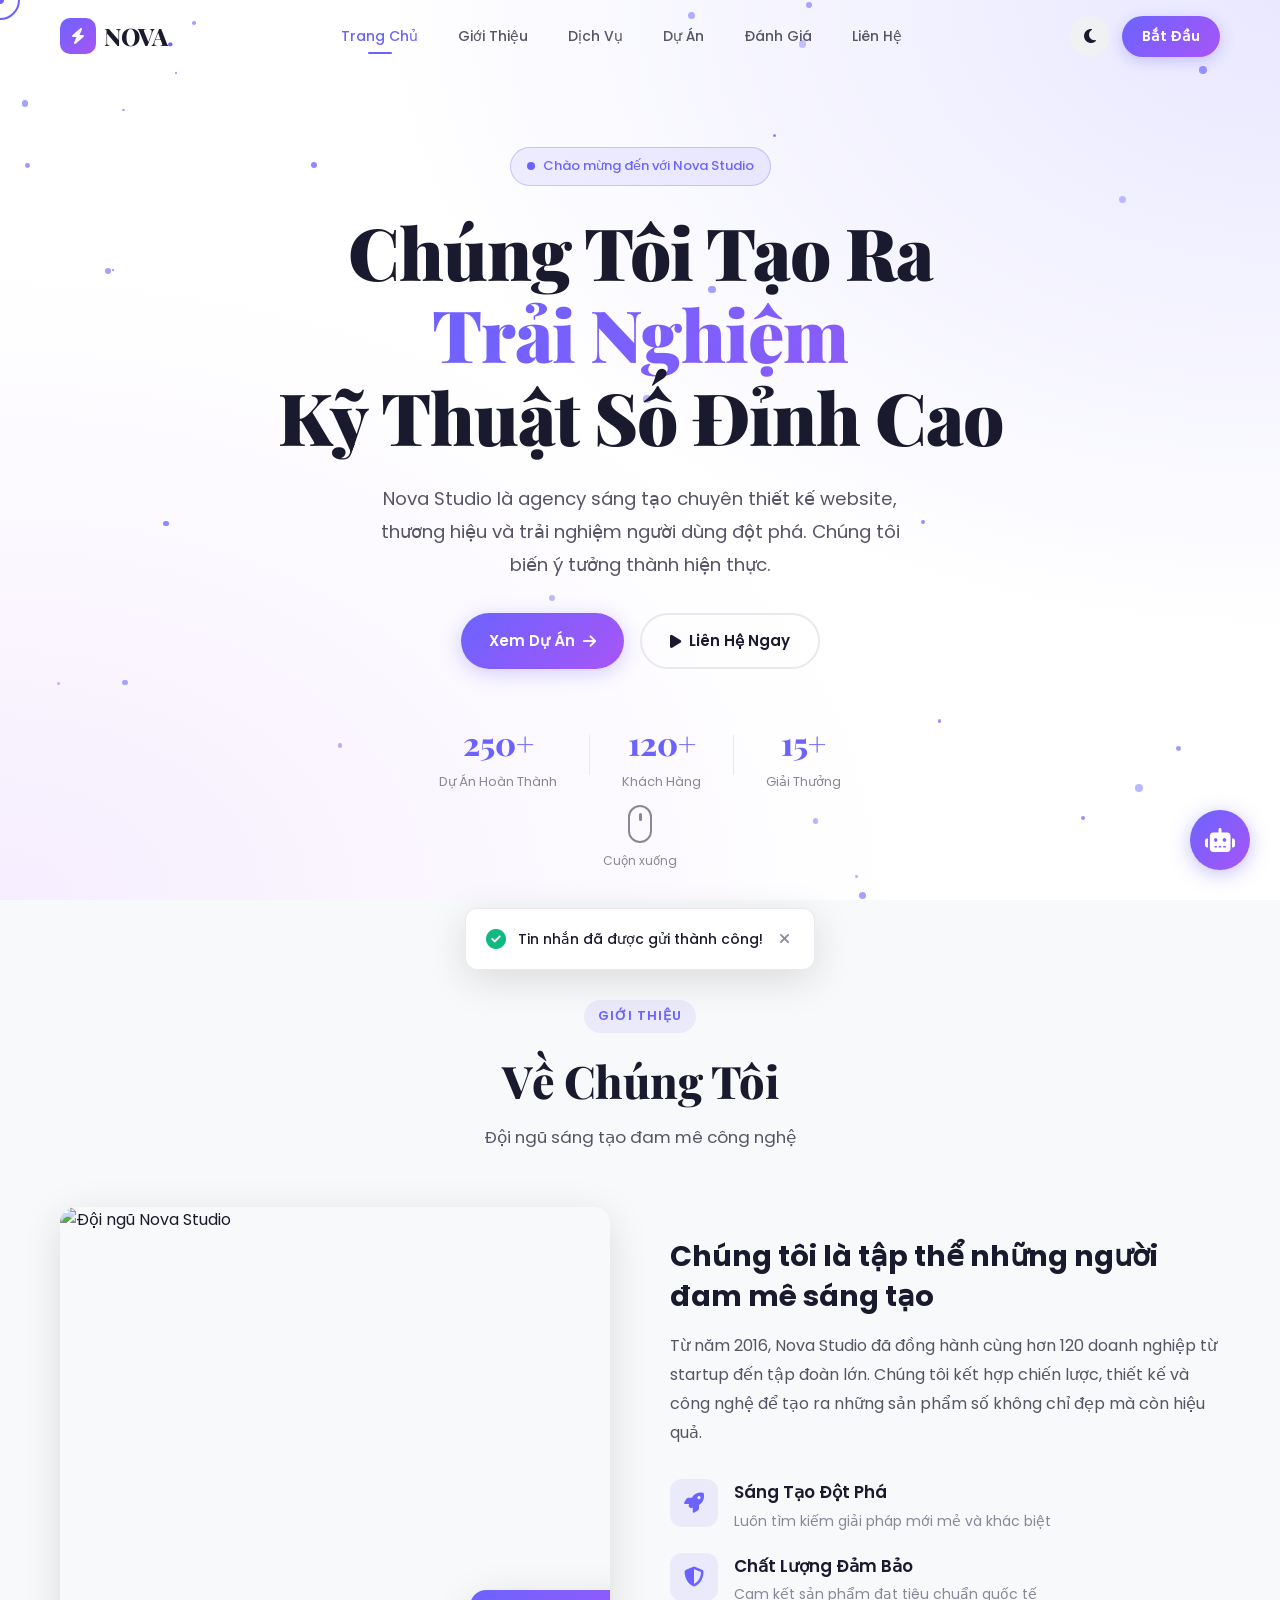
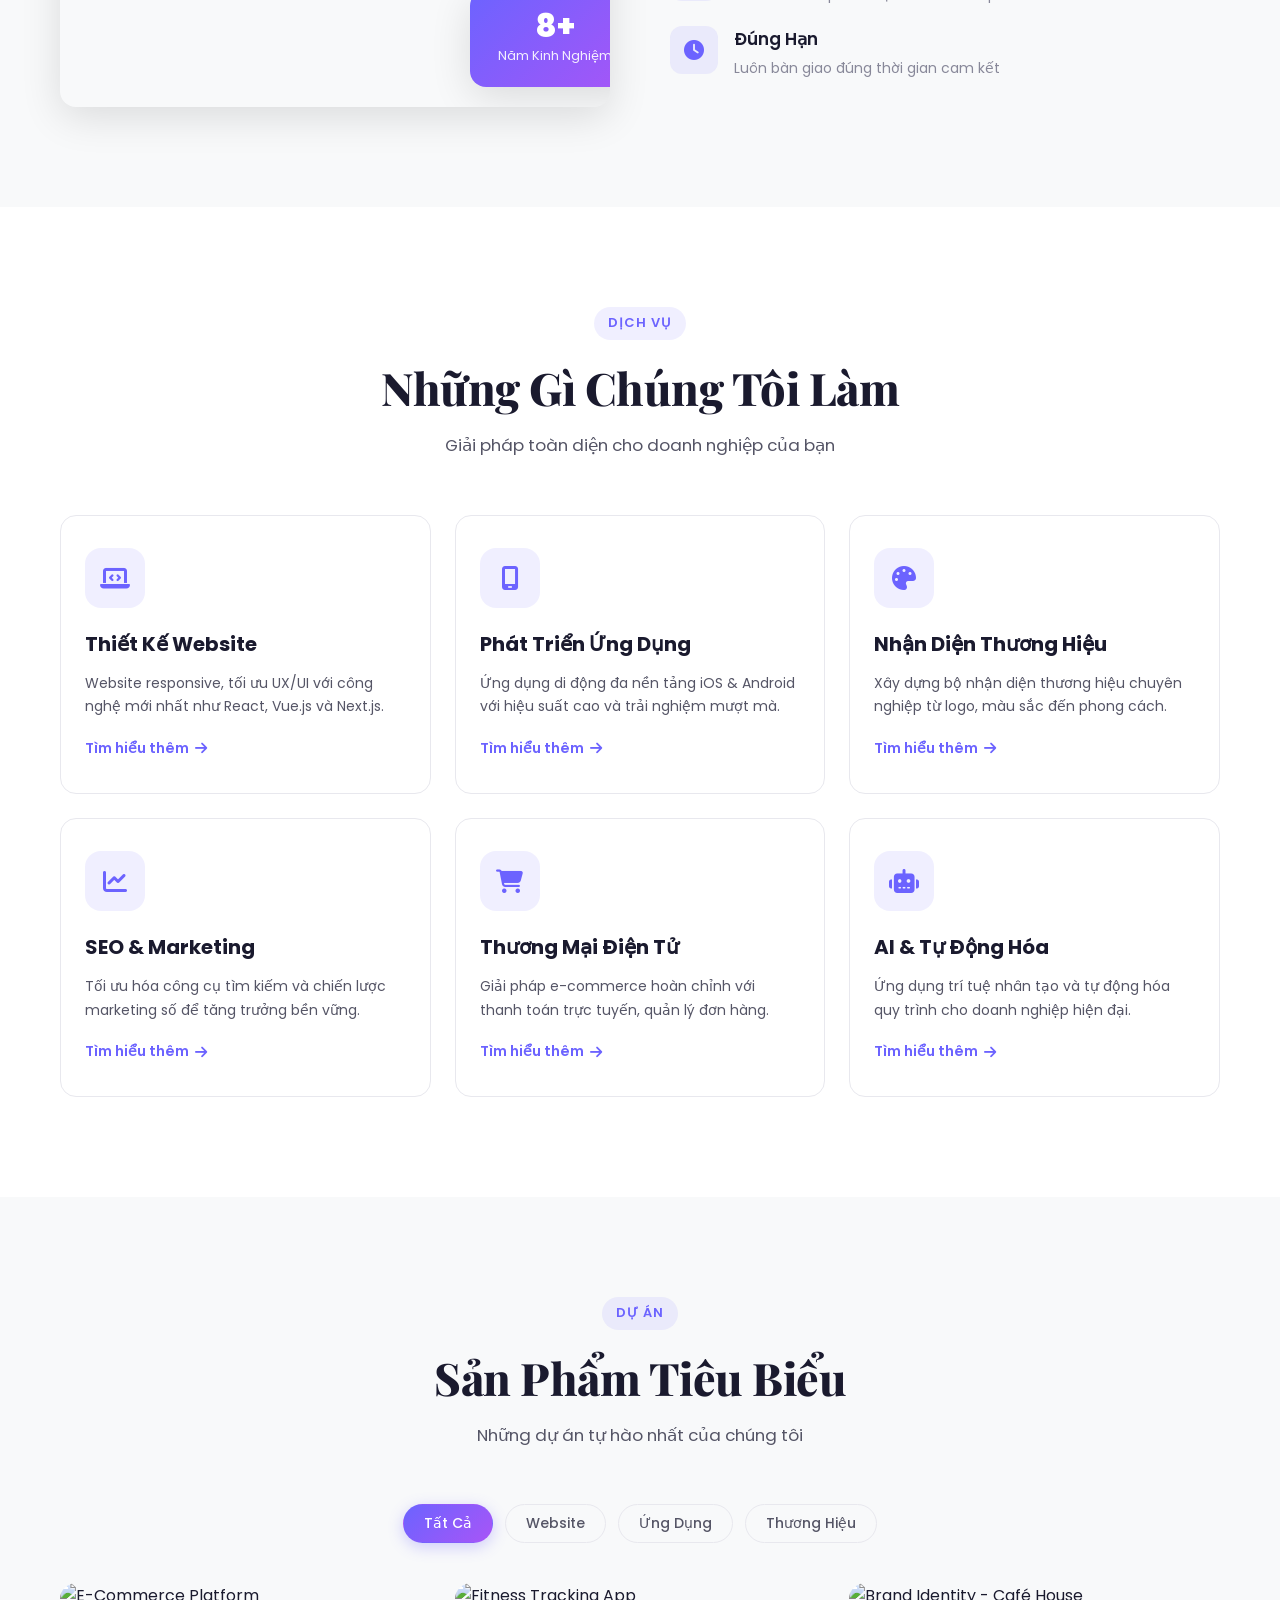
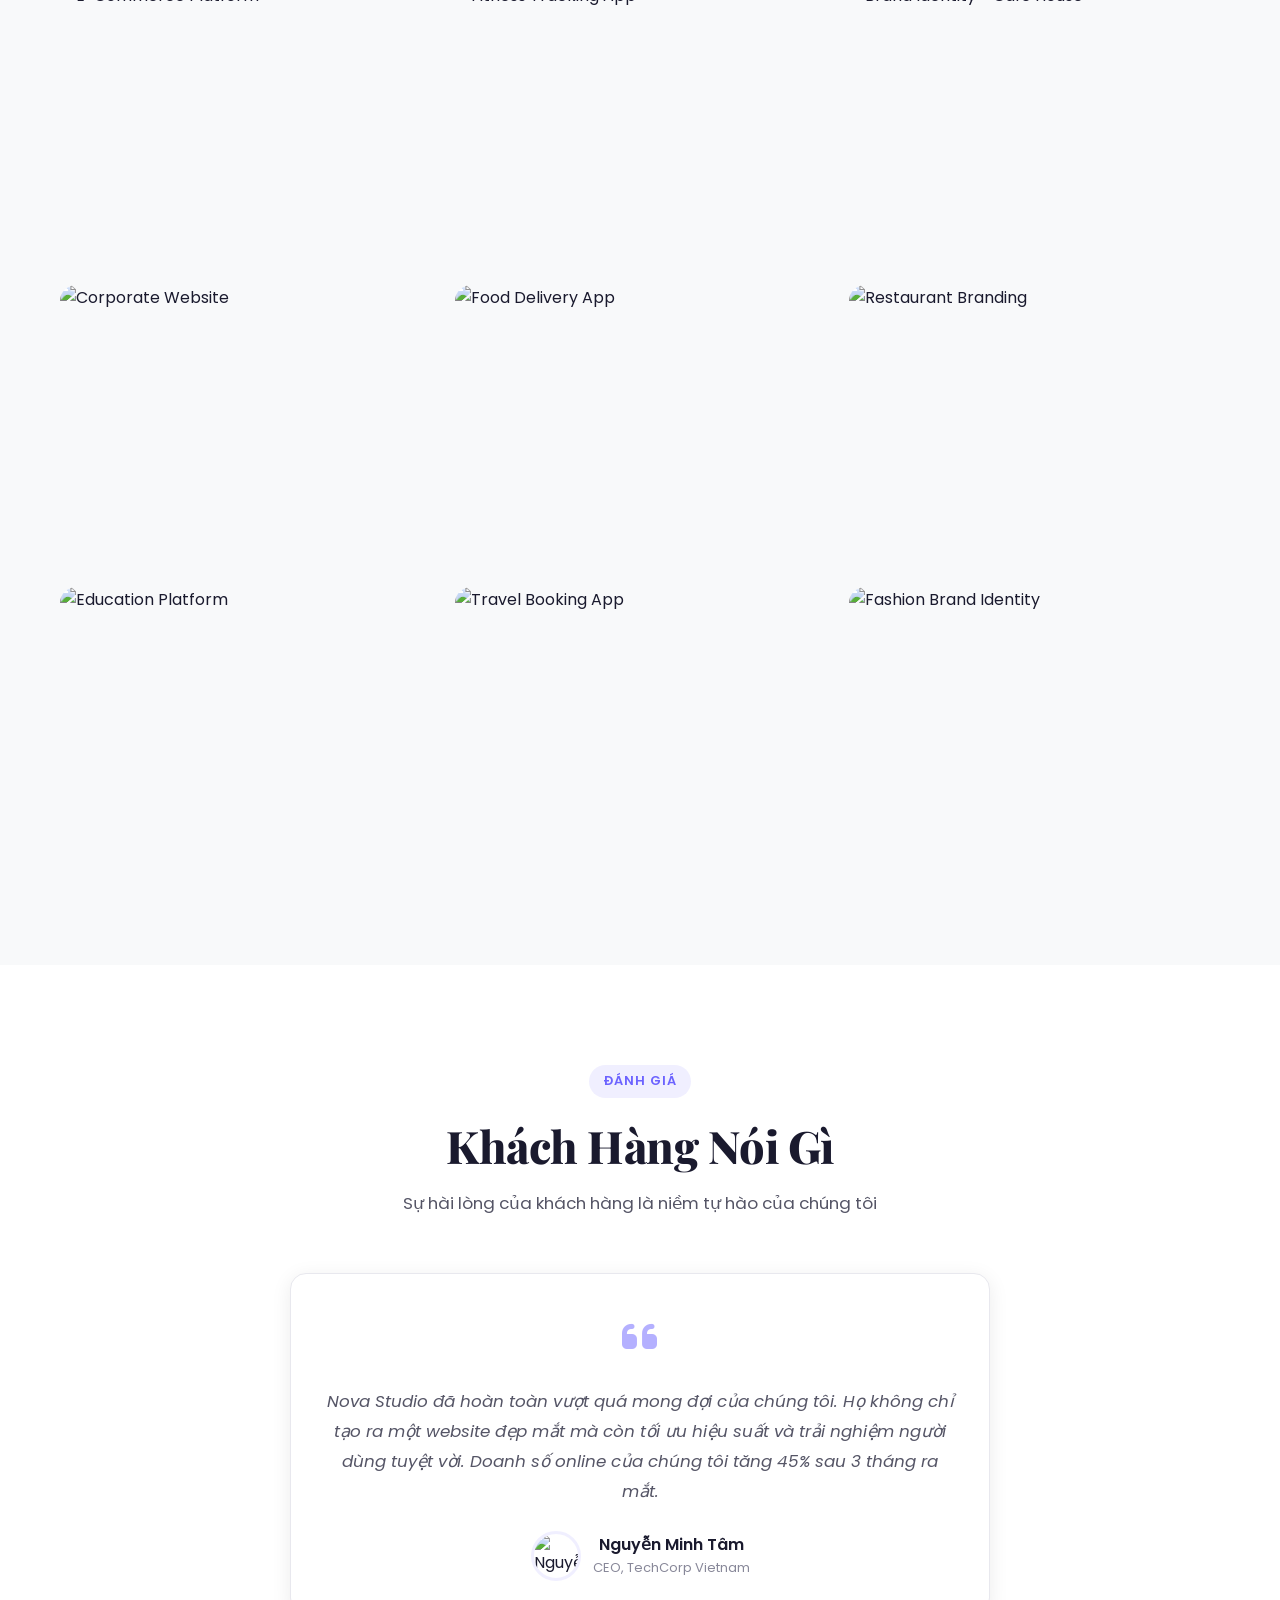
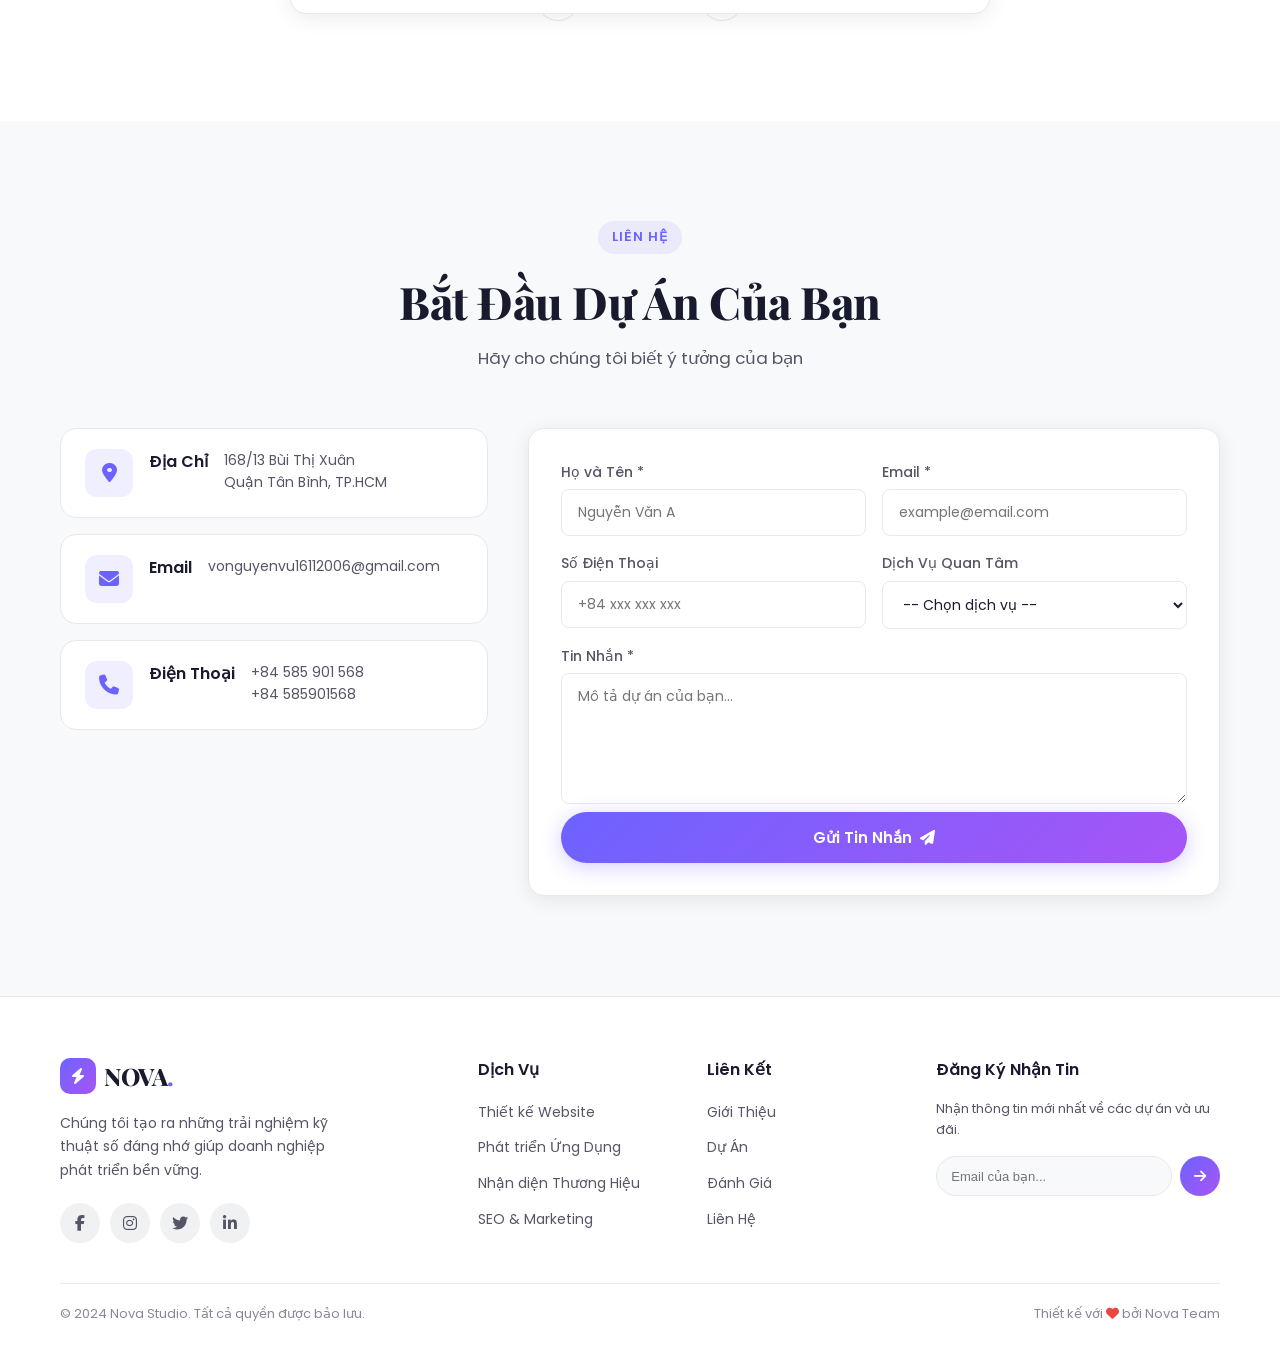
==== commit e07eb71a: "sua link" ====
--- a/WED/index.html
+++ b/WED/index.html
@@ -12,7 +12,7 @@
       href="https://fonts.googleapis.com/css2?family=Poppins:wght@300;400;500;600;700;800;900&family=Playfair+Display:wght@400;700;900&display=swap"
       rel="stylesheet"
     />
-    <link rel="stylesheet" href="css/ai-assistant.css" />
+    <link rel="stylesheet" href="./css/ai-assistant.css" />
     <!-- Font Awesome Icons -->
     <link
       rel="stylesheet"
@@ -20,9 +20,9 @@
     />
 
     <!-- CSS Files -->
-    <link rel="stylesheet" href="css/style.css" />
-    <link rel="stylesheet" href="css/animations.css" />
-    <link rel="stylesheet" href="css/responsive.css" />
+    <link rel="stylesheet" href="./css/style.css" />
+    <link rel="stylesheet" href="./css/animations.css" />
+    <link rel="stylesheet" href="./css/responsive.css" />
   </head>
   <body>
     <!-- ===== PRELOADER ===== -->
@@ -458,10 +458,10 @@
     </div>
 
     <!-- JS Files -->
-    <script src="js/data.js"></script>
-    <script src="js/animations.js"></script>
-    <script src="js/main.js"></script>
-    <script src="js/ai-assistant.js"></script>
+    <script src="./js/data.js"></script>
+    <script src="./js/animations.js"></script>
+    <script src="./js/main.js"></script>
+    <script src="./js/ai-assistant.js"></script>
     <!-- ===== AI ASSISTANT WIDGET ===== -->
     <div class="ai-assistant" id="aiAssistant">
       <!-- Nút bấm mở/đóng -->
